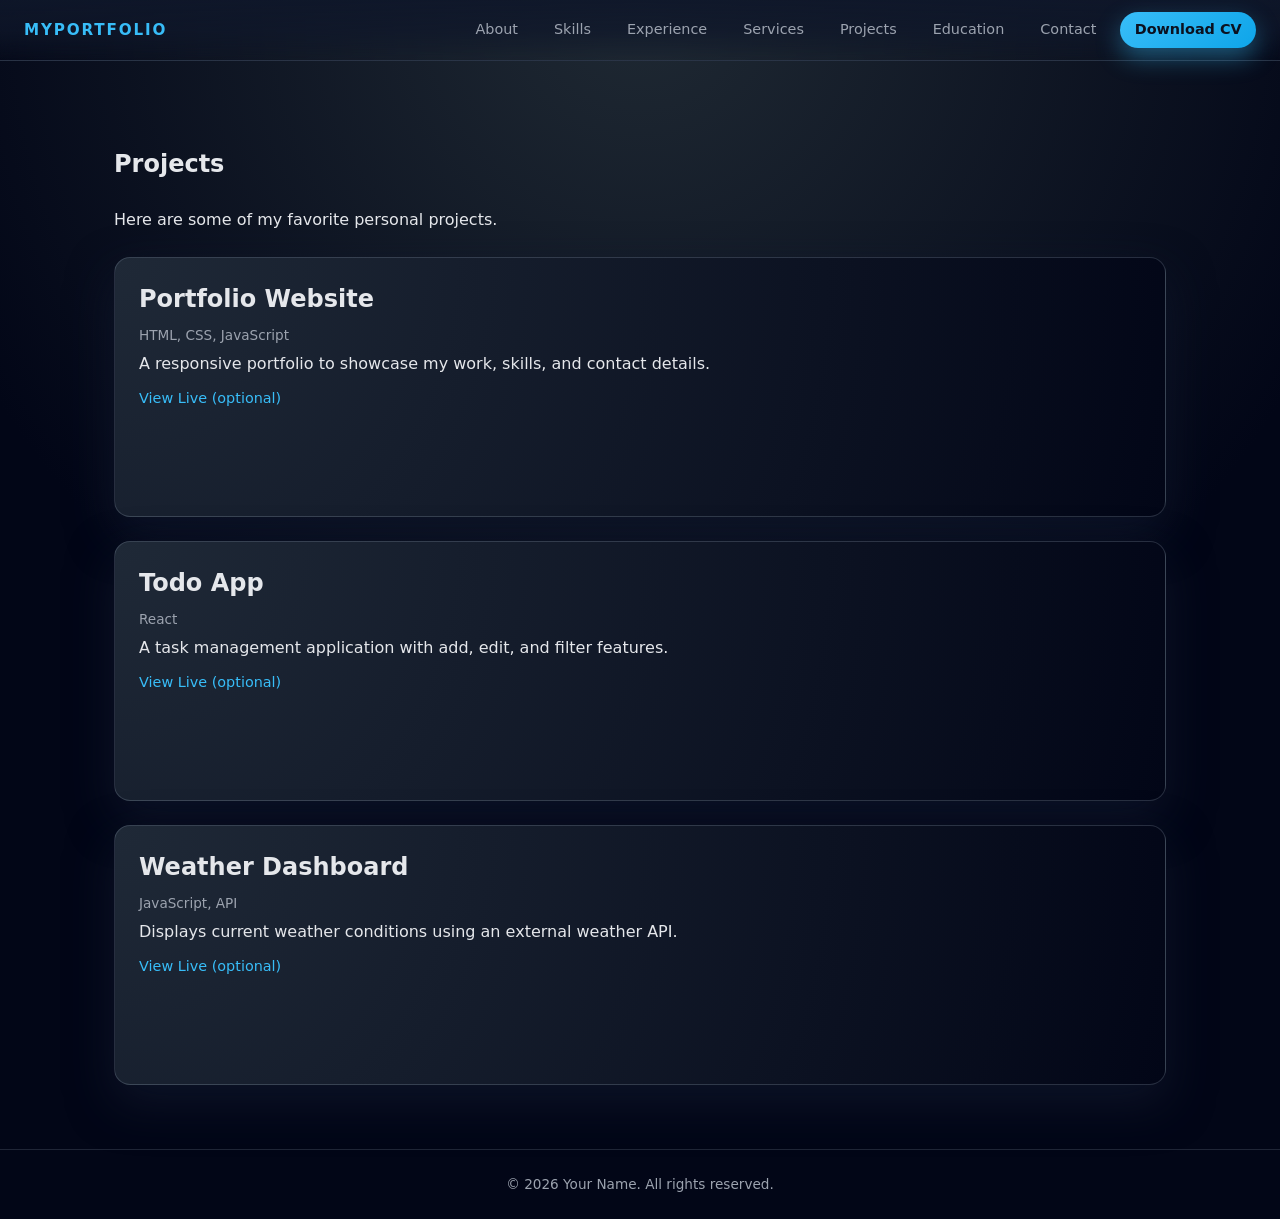
==== projects.html @ 9a698a41 "My first git" ====
<!DOCTYPE html>
<html lang="en">
<head>
  <meta charset="UTF-8" />
  <title>Projects - My Portfolio</title>
  <meta name="viewport" content="width=device-width, initial-scale=1" />
  <link rel="stylesheet" href="style.css" />
</head>
<body>
  <header class="navbar">
    <div class="nav-container">
      <div class="logo">MyPortfolio</div>
      <nav>
        <a href="index.html#about">About</a>
        <a href="index.html#skills">Skills</a>
        <a href="index.html#experience">Experience</a>
        <a href="index.html#services">Services</a>
        <a href="index.html#projects">Projects</a>
        <a href="index.html#education">Education</a>
        <a href="index.html#contact">Contact</a>
        <a href="assets/Latest_cv.pdf" download class="nav-cta">Download CV</a>
      </nav>
    </div>
  </header>

  <main>
    <section class="section">
      <div class="container">
        <h1>Projects</h1>
        <p>Here are some of my favorite personal projects.</p>

        <div class="vertical-list">
          <article class="card">
            <h2>Portfolio Website</h2>
            <p class="card-subtitle">HTML, CSS, JavaScript</p>
            <p>
              A responsive portfolio to showcase my work, skills, and contact
              details.
            </p>
            <a href="#" class="card-link">View Live (optional)</a>
          </article>

          <article class="card">
            <h2>Todo App</h2>
            <p class="card-subtitle">React</p>
            <p>
              A task management application with add, edit, and filter
              features.
            </p>
            <a href="#" class="card-link">View Live (optional)</a>
          </article>

          <article class="card">
            <h2>Weather Dashboard</h2>
            <p class="card-subtitle">JavaScript, API</p>
            <p>
              Displays current weather conditions using an external weather
              API.
            </p>
            <a href="#" class="card-link">View Live (optional)</a>
          </article>
        </div>
      </div>
    </section>
  </main>

  <footer class="footer">
    <div class="container">
      &copy; <span id="year"></span> Your Name. All rights reserved.
    </div>
  </footer>

  <script src="script.js"></script>
</body>
</html>
---- style.css ----
:root {
  --bg-color: #0f172a;
  --bg-elevated: #111827;
  --accent: #38bdf8;
  --accent-soft: rgba(56, 189, 248, 0.15);
  --text-main: #e5e7eb;
  --text-muted: #9ca3af;
  --border-subtle: #1f2937;
  --radius-lg: 16px;
  --shadow-soft: 0 18px 45px rgba(15, 23, 42, 0.8);
}

*,
*::before,
*::after {
  box-sizing: border-box;
}

body {
  margin: 0;
  font-family: system-ui, -apple-system, BlinkMacSystemFont, "Segoe UI",
    sans-serif;
  background: radial-gradient(circle at top, #1f2933, #020617 55%);
  color: var(--text-main);
  line-height: 1.6;
}

.container {
  max-width: 1100px;
  margin: 0 auto;
  padding: 0 1.5rem;
}

.section {
  padding: 4rem 0;
}

.section h2,
.section h1 {
  margin-bottom: 1.5rem;
}

.navbar {
  position: sticky;
  top: 0;
  z-index: 20;
  backdrop-filter: blur(12px);
  background: linear-gradient(
    to bottom,
    rgba(15, 23, 42, 0.92),
    rgba(15, 23, 42, 0.75),
    transparent
  );
  border-bottom: 1px solid rgba(148, 163, 184, 0.2);
}

.nav-container {
  display: flex;
  align-items: center;
  justify-content: space-between;
  padding: 0.75rem 1.5rem;
}

.logo {
  font-weight: 700;
  letter-spacing: 0.12em;
  font-size: 0.95rem;
  text-transform: uppercase;
  color: var(--accent);
}

.navbar nav {
  display: flex;
  flex-wrap: wrap;
  gap: 0.75rem;
}

.navbar a {
  text-decoration: none;
  color: var(--text-muted);
  font-size: 0.9rem;
  padding: 0.35rem 0.75rem;
  border-radius: 999px;
  transition: all 0.2s ease;
}

.navbar a:hover {
  color: #f9fafb;
  background-color: rgba(148, 163, 184, 0.18);
}

.navbar .nav-cta {
  font-weight: 600;
  color: #0b1120;
  background: linear-gradient(135deg, #38bdf8, #0ea5e9);
  padding: 0.4rem 0.9rem;
  box-shadow: 0 10px 25px rgba(56, 189, 248, 0.4);
}

.navbar .nav-cta:hover {
  background: linear-gradient(135deg, #0ea5e9, #22c55e);
  color: #0b1120;
}

.about-container {
  display: grid;
  grid-template-columns: minmax(0, 0.85fr) minmax(0, 1.15fr);
  gap: 2.5rem;
  align-items: center;
}

.about-image img {
  width: 100%;
  max-width: 260px;
  border-radius: 999px;
  border: 3px solid rgba(56, 189, 248, 0.45);
  box-shadow: 0 22px 55px rgba(0, 0, 0, 0.85);
  display: block;
}

.about-content h1 {
  font-size: 2.2rem;
  margin-bottom: 0.75rem;
}

.about-content p {
  color: var(--text-muted);
}

.skills-grid {
  display: flex;
  flex-wrap: wrap;
  gap: 0.75rem;
}

.skill-pill {
  padding: 0.4rem 0.9rem;
  border-radius: 999px;
  background-color: var(--accent-soft);
  color: #e0f2fe;
  font-size: 0.85rem;
  border: 1px solid rgba(56, 189, 248, 0.5);
}

.skills-bars {
  margin-top: 1.5rem;
  display: flex;
  flex-direction: column;
  gap: 0.75rem;
}

.skill-item {
  display: flex;
  flex-direction: column;
  gap: 0.25rem;
}

.skill-label {
  display: flex;
  justify-content: space-between;
  font-size: 0.9rem;
}

.skill-level {
  width: 100%;
  height: 8px;
  border-radius: 999px;
  background-color: rgba(15, 23, 42, 0.9);
  border: 1px solid rgba(148, 163, 184, 0.45);
  overflow: hidden;
}

.skill-level-fill {
  height: 100%;
  border-radius: 999px;
  background: linear-gradient(90deg, #38bdf8, #0ea5e9);
}

.languages {
  margin-top: 2rem;
}

.languages h3 {
  margin: 0 0 0.75rem;
}

.languages-list {
  list-style: none;
  padding: 0;
  margin: 0;
  display: flex;
  flex-direction: column;
  gap: 0.4rem;
  font-size: 0.9rem;
}

.languages-list li {
  display: flex;
  justify-content: space-between;
  max-width: 260px;
}

.language-name {
  color: var(--text-main);
}

.language-level {
  color: var(--text-muted);
}

.soft-skills {
  margin-top: 2rem;
}

.soft-skills h3 {
  margin: 0 0 0.75rem;
}

.soft-skills-grid {
  display: flex;
  flex-wrap: wrap;
  gap: 0.6rem;
}

.soft-skill-pill {
  padding: 0.35rem 0.85rem;
  border-radius: 999px;
  font-size: 0.85rem;
  border: 1px dashed rgba(148, 163, 184, 0.7);
  color: var(--text-main);
  background-color: rgba(15, 23, 42, 0.8);
}

.cards-row {
  display: flex;
  flex-wrap: wrap;
  gap: 1.5rem;
  margin-top: 1.5rem;
}

.card {
  flex: 1 1 260px;
  border-radius: var(--radius-lg);
  background: radial-gradient(circle at top left, #1f2937, #020617);
  padding: 1.4rem 1.5rem;
  border: 1px solid rgba(148, 163, 184, 0.25);
  box-shadow: var(--shadow-soft);
}

.education-card {
  position: relative;
  overflow: hidden;
}
.education-card::before {
  content: "";
  position: absolute;
  inset: 0;
  border-radius: inherit;
  border-top: 2px solid rgba(56, 189, 248, 0.7);
  border-left: 2px solid rgba(56, 189, 248, 0.3);
  pointer-events: none;
}

.card h3,
.card h2 {
  margin: 0 0 0.4rem;
}

.card-subtitle {
  margin: 0 0 0.75rem;
  font-size: 0.85rem;
  color: var(--text-muted);
}

.card p {
  margin: 0 0 0.25rem;
}

.card-list {
  margin: 0.4rem 0 0;
  padding-left: 1.1rem;
  color: var(--text-muted);
  font-size: 0.9rem;
}

.card-link {
  display: inline-block;
  margin-top: 0.4rem;
  font-size: 0.9rem;
  color: var(--accent);
  text-decoration: none;
}

.card-link:hover {
  text-decoration: underline;
}

.vertical-list {
  display: flex;
  flex-direction: column;
  gap: 1.5rem;
  margin-top: 1.5rem;
}

.services-hero {
  max-width: 640px;
  margin: 0 auto 2.5rem;
  text-align: center;
}
.services-hero h1 {
  margin-bottom: 0.5rem;
}
.services-hero p {
  margin: 0;
  color: var(--text-muted);
}

.services-list {
  margin-top: 2rem;
}

.service-card {
  position: relative;
  overflow: hidden;
  border-color: rgba(56, 189, 248, 0.25);
}

.service-title {
  display: flex;
  align-items: center;
  justify-content: space-between;
  gap: 0.75rem;
  margin-bottom: 0.5rem;
}

.service-icon {
  width: 32px;
  height: 32px;
  object-fit: contain;
  flex-shrink: 0;
  filter: drop-shadow(0 4px 10px rgba(15, 23, 42, 0.9));
}

.service-card::before {
  content: "";
  position: absolute;
  inset: 0;
  border-radius: inherit;
  background: radial-gradient(circle at top left, rgba(56, 189, 248, 0.15), transparent);
  opacity: 0;
  transition: opacity 0.2s ease;
  pointer-events: none;
}
.service-card:hover::before {
  opacity: 1;
}
.service-card h2 {
  font-size: 1.1rem;
}

@media (min-width: 900px) {
  .services-list {
    display: grid;
    grid-template-columns: repeat(2, minmax(0, 1fr));
    gap: 1.75rem;
  }

  .services-list .service-card {
    flex: initial;
  }
}

.btn-outline,
.btn-primary {
  display: inline-flex;
  align-items: center;
  justify-content: center;
  padding: 0.55rem 1.4rem;
  border-radius: 999px;
  font-size: 0.9rem;
  cursor: pointer;
  text-decoration: none;
  transition: all 0.2s ease;
}

.btn-outline {
  border: 1px solid rgba(148, 163, 184, 0.55);
  background: transparent;
  color: var(--text-main);
}

.btn-outline:hover {
  background-color: rgba(148, 163, 184, 0.18);
}

.btn-primary {
  border: none;
  background: linear-gradient(135deg, #38bdf8, #0ea5e9);
  color: #0b1120;
  font-weight: 600;
  box-shadow: 0 12px 35px rgba(56, 189, 248, 0.45);
}

.btn-primary:hover {
  transform: translateY(-1px);
  box-shadow: 0 18px 45px rgba(56, 189, 248, 0.6);
}

.see-more-wrapper {
  margin-top: 1.5rem;
}

.contact-form {
  margin-top: 1.5rem;
  max-width: 520px;
}

.form-group {
  margin-bottom: 1rem;
}

label {
  display: block;
  margin-bottom: 0.35rem;
  font-size: 0.9rem;
}

input,
textarea {
  width: 100%;
  padding: 0.6rem 0.75rem;
  border-radius: 10px;
  border: 1px solid rgba(148, 163, 184, 0.4);
  background-color: rgba(15, 23, 42, 0.9);
  color: var(--text-main);
  font: inherit;
}

input:focus,
textarea:focus {
  outline: none;
  border-color: var(--accent);
  box-shadow: 0 0 0 1px rgba(56, 189, 248, 0.5);
}

.contact-note {
  margin-top: 0.7rem;
  font-size: 0.85rem;
  color: var(--text-muted);
}

.footer {
  border-top: 1px solid rgba(148, 163, 184, 0.2);
  padding: 1.5rem 0;
  color: var(--text-muted);
  font-size: 0.85rem;
  text-align: center;
}

/* Experience card – clickable */
.experience-card {
  cursor: pointer;
  transition: border-color 0.2s ease, box-shadow 0.2s ease;
}
.experience-card:hover {
  border-color: rgba(56, 189, 248, 0.5);
  box-shadow: 0 20px 50px rgba(15, 23, 42, 0.9);
}
.experience-card:focus {
  outline: none;
  border-color: var(--accent);
  box-shadow: 0 0 0 2px rgba(56, 189, 248, 0.3);
}
.card-cta {
  margin-top: 0.75rem;
  margin-bottom: 0;
  font-size: 0.85rem;
  color: var(--accent);
}

/* Experience detail modal */
.experience-modal-overlay {
  position: fixed;
  inset: 0;
  z-index: 100;
  background: rgba(2, 6, 23, 0.85);
  backdrop-filter: blur(6px);
  display: none;
  align-items: center;
  justify-content: center;
  padding: 1.5rem;
}
.experience-modal-overlay.is-open {
  display: flex;
}
.experience-modal {
  width: 75%;
  max-width: 720px;
  max-height: 85vh;
  overflow-y: auto;
  background: radial-gradient(circle at top left, #1f2937, #0f172a);
  border: 1px solid rgba(148, 163, 184, 0.3);
  border-radius: var(--radius-lg);
  box-shadow: 0 24px 60px rgba(0, 0, 0, 0.9);
  position: relative;
}
.experience-modal-close {
  position: absolute;
  top: 1rem;
  right: 1rem;
  width: 2.25rem;
  height: 2.25rem;
  border: none;
  border-radius: 50%;
  background: rgba(148, 163, 184, 0.2);
  color: var(--text-main);
  font-size: 1.5rem;
  line-height: 1;
  cursor: pointer;
  display: flex;
  align-items: center;
  justify-content: center;
  transition: background 0.2s ease;
}
.experience-modal-close:hover {
  background: rgba(148, 163, 184, 0.35);
}
.experience-modal-inner {
  padding: 2rem 2.5rem 2rem;
}
.experience-modal-inner h2 {
  margin: 0 0 0.35rem;
  font-size: 1.5rem;
}
.experience-modal-meta {
  margin: 0 0 1.5rem;
  font-size: 0.9rem;
  color: var(--text-muted);
}
.experience-modal-inner h3 {
  margin: 1.5rem 0 0.5rem;
  font-size: 1.1rem;
}
.experience-modal-inner p {
  margin: 0 0 0.75rem;
  color: var(--text-muted);
  font-size: 0.95rem;
}

/* Subtle scrollbar styling for modal */
.experience-modal {
  scrollbar-width: thin;
  scrollbar-color: rgba(148, 163, 184, 0.6) transparent;
}
.experience-modal::-webkit-scrollbar {
  width: 6px;
}
.experience-modal::-webkit-scrollbar-track {
  background: transparent;
}
.experience-modal::-webkit-scrollbar-thumb {
  background: rgba(148, 163, 184, 0.6);
  border-radius: 999px;
}

.experience-tools {
  margin-top: 0.75rem;
  display: flex;
  flex-wrap: wrap;
  gap: 0.5rem;
}

.tool-pill {
  padding: 0.3rem 0.8rem;
  border-radius: 999px;
  border: 1px solid rgba(56, 189, 248, 0.5);
  background-color: rgba(15, 23, 42, 0.9);
  font-size: 0.8rem;
  color: #e0f2fe;
}

/* Tablet and down */
@media (max-width: 768px) {
  .section {
    padding: 3rem 0;
  }

  .about-container {
    grid-template-columns: minmax(0, 1fr);
    text-align: center;
  }

  .about-image {
    display: flex;
    justify-content: center;
  }

  .about-content h1 {
    font-size: 1.8rem;
  }

  .nav-container {
    flex-direction: column;
    gap: 0.5rem;
    align-items: flex-start;
  }

  .navbar nav {
    justify-content: flex-start;
    flex-wrap: wrap;
  }

  .cards-row {
    flex-direction: column;
  }

  .card {
    flex: 1 1 100%;
  }

  .languages-list li {
    max-width: 100%;
  }

  .experience-modal {
    width: 95%;
  }
  .experience-modal-inner {
    padding: 1.75rem 1.5rem;
  }
}

/* Small phones */
@media (max-width: 480px) {
  .container {
    padding: 0 1rem;
  }

  .nav-container {
    padding: 0.6rem 1rem;
  }

  .navbar a {
    font-size: 0.8rem;
    padding: 0.25rem 0.6rem;
  }

  .about-content h1 {
    font-size: 1.6rem;
  }

  .skills-grid,
  .soft-skills-grid {
    justify-content: center;
  }

  .soft-skill-pill,
  .skill-pill {
    font-size: 0.8rem;
  }

  .btn-outline,
  .btn-primary {
    width: 100%;
    justify-content: center;
  }
}
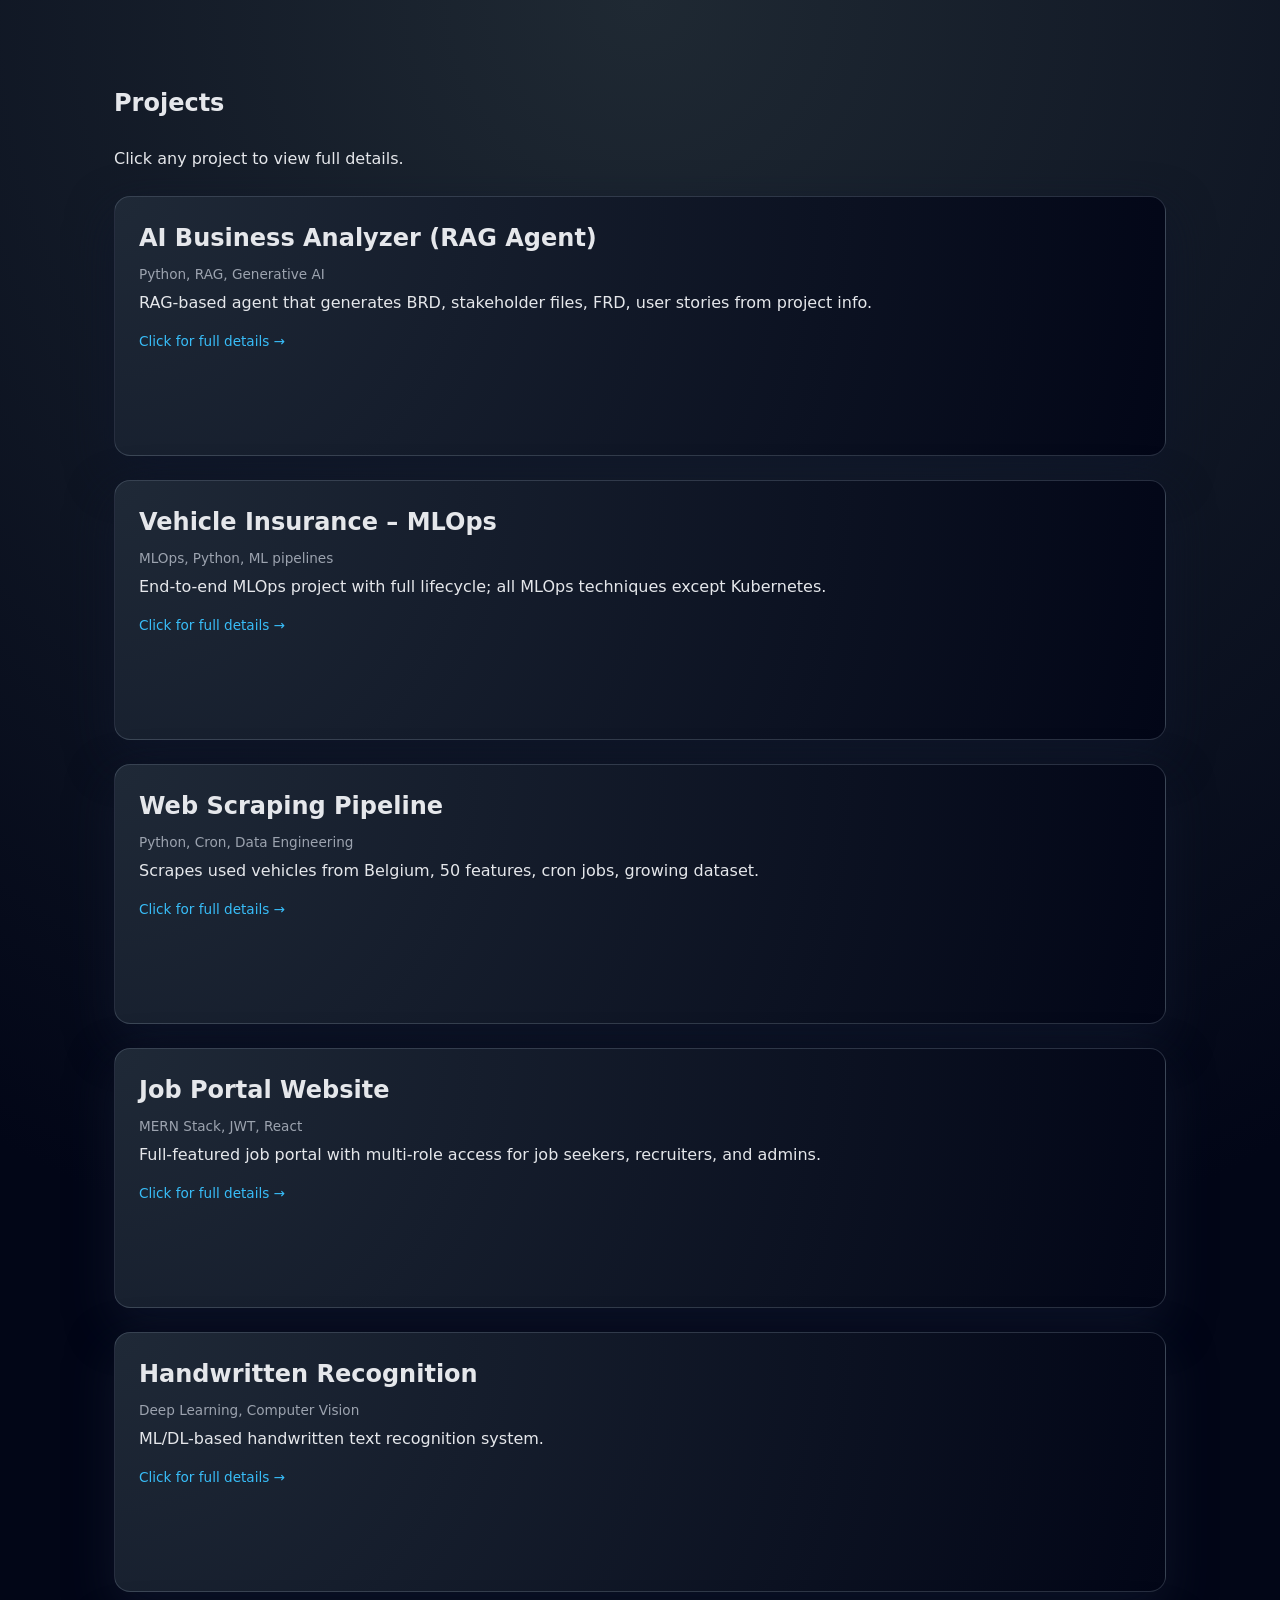
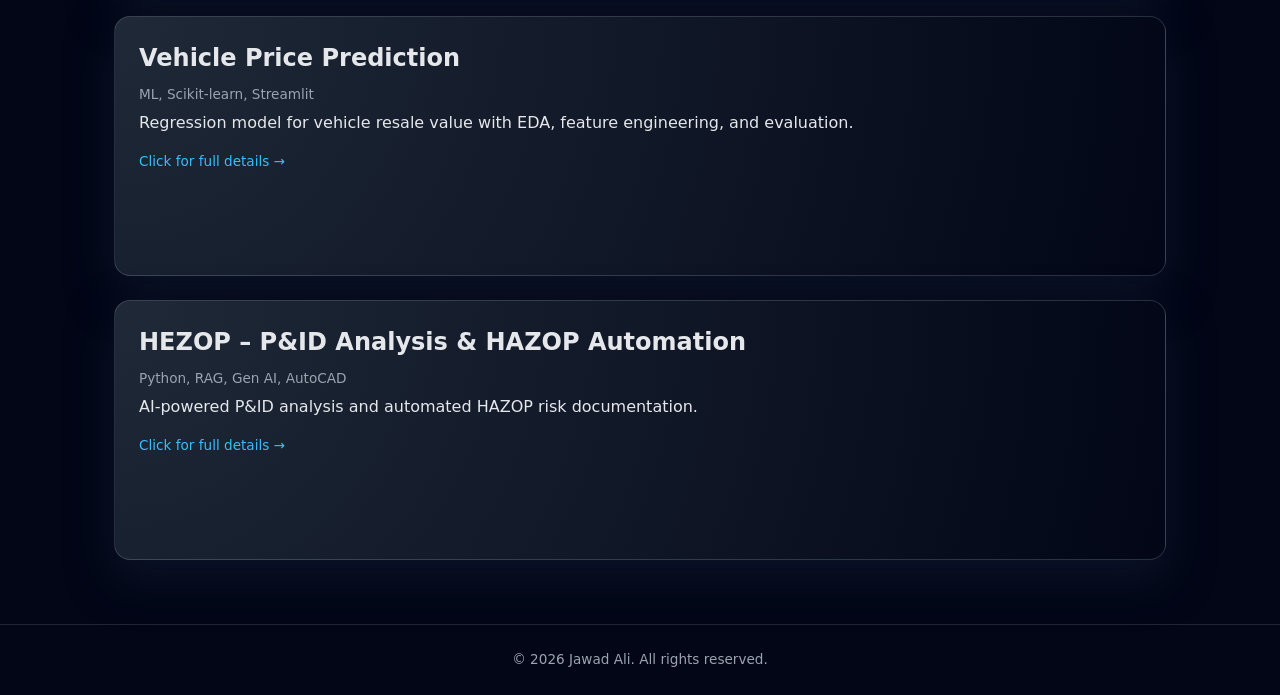
==== commit b5e42dcb: "Added all the project done so far" ====
--- a/projects.html
+++ b/projects.html
@@ -7,69 +7,98 @@
   <link rel="stylesheet" href="style.css" />
 </head>
 <body>
-  <header class="navbar">
+  <!-- <header class="navbar">
     <div class="nav-container">
-      <div class="logo">MyPortfolio</div>
+      <div class="logo"><a href="index.html" class="logo-link">MyPortfolio</a></div>
       <nav>
         <a href="index.html#about">About</a>
         <a href="index.html#skills">Skills</a>
         <a href="index.html#experience">Experience</a>
         <a href="index.html#services">Services</a>
         <a href="index.html#projects">Projects</a>
-        <a href="index.html#education">Education</a>
         <a href="index.html#contact">Contact</a>
         <a href="assets/Latest_cv.pdf" download class="nav-cta">Download CV</a>
       </nav>
     </div>
-  </header>
+  </header> -->
 
   <main>
     <section class="section">
       <div class="container">
         <h1>Projects</h1>
-        <p>Here are some of my favorite personal projects.</p>
+        <p>Click any project to view full details.</p>
 
-        <div class="vertical-list">
-          <article class="card">
-            <h2>Portfolio Website</h2>
-            <p class="card-subtitle">HTML, CSS, JavaScript</p>
-            <p>
-              A responsive portfolio to showcase my work, skills, and contact
-              details.
-            </p>
-            <a href="#" class="card-link">View Live (optional)</a>
+        <div class="vertical-list project-cards-list">
+          <article class="card project-card" data-project-id="analyzer" role="button" tabindex="0">
+            <h2>AI Business Analyzer (RAG Agent)</h2>
+            <p class="card-subtitle">Python, RAG, Generative AI</p>
+            <p>RAG-based agent that generates BRD, stakeholder files, FRD, user stories from project info.</p>
+            <span class="card-cta">Click for full details →</span>
           </article>
 
-          <article class="card">
-            <h2>Todo App</h2>
-            <p class="card-subtitle">React</p>
-            <p>
-              A task management application with add, edit, and filter
-              features.
-            </p>
-            <a href="#" class="card-link">View Live (optional)</a>
+          <article class="card project-card" data-project-id="vehicle-insurance" role="button" tabindex="0">
+            <h2>Vehicle Insurance – MLOps</h2>
+            <p class="card-subtitle">MLOps, Python, ML pipelines</p>
+            <p>End-to-end MLOps project with full lifecycle; all MLOps techniques except Kubernetes.</p>
+            <span class="card-cta">Click for full details →</span>
           </article>
 
-          <article class="card">
-            <h2>Weather Dashboard</h2>
-            <p class="card-subtitle">JavaScript, API</p>
-            <p>
-              Displays current weather conditions using an external weather
-              API.
-            </p>
-            <a href="#" class="card-link">View Live (optional)</a>
+          <article class="card project-card" data-project-id="web-scraping" role="button" tabindex="0">
+            <h2>Web Scraping Pipeline</h2>
+            <p class="card-subtitle">Python, Cron, Data Engineering</p>
+            <p>Scrapes used vehicles from Belgium, 50 features, cron jobs, growing dataset.</p>
+            <span class="card-cta">Click for full details →</span>
+          </article>
+
+          <article class="card project-card" data-project-id="job-portal" role="button" tabindex="0">
+            <h2>Job Portal Website</h2>
+            <p class="card-subtitle">MERN Stack, JWT, React</p>
+            <p>Full-featured job portal with multi-role access for job seekers, recruiters, and admins.</p>
+            <span class="card-cta">Click for full details →</span>
+          </article>
+
+          <article class="card project-card" data-project-id="handwritten" role="button" tabindex="0">
+            <h2>Handwritten Recognition</h2>
+            <p class="card-subtitle">Deep Learning, Computer Vision</p>
+            <p>ML/DL-based handwritten text recognition system.</p>
+            <span class="card-cta">Click for full details →</span>
+          </article>
+
+          <article class="card project-card" data-project-id="vehicle-price" role="button" tabindex="0">
+            <h2>Vehicle Price Prediction</h2>
+            <p class="card-subtitle">ML, Scikit-learn, Streamlit</p>
+            <p>Regression model for vehicle resale value with EDA, feature engineering, and evaluation.</p>
+            <span class="card-cta">Click for full details →</span>
+          </article>
+
+          <article class="card project-card" data-project-id="hezop" role="button" tabindex="0">
+            <h2>HEZOP – P&ID Analysis & HAZOP Automation</h2>
+            <p class="card-subtitle">Python, RAG, Gen AI, AutoCAD</p>
+            <p>AI-powered P&ID analysis and automated HAZOP risk documentation.</p>
+            <span class="card-cta">Click for full details →</span>
           </article>
         </div>
       </div>
     </section>
   </main>
 
+  <!-- Project detail modal -->
+  <div class="project-modal-overlay" id="project-modal-overlay" aria-hidden="true">
+    <div class="project-modal" id="project-modal" role="dialog" aria-labelledby="project-modal-title">
+      <button type="button" class="project-modal-close" id="project-modal-close" aria-label="Close">×</button>
+      <div class="project-modal-inner" id="project-modal-inner">
+        <!-- Content injected by JS -->
+      </div>
+    </div>
+  </div>
+
   <footer class="footer">
     <div class="container">
-      &copy; <span id="year"></span> Your Name. All rights reserved.
+      &copy; <span id="year"></span> Jawad Ali. All rights reserved.
     </div>
   </footer>
 
   <script src="script.js"></script>
+  <script src="projects.js"></script>
 </body>
 </html>
--- a/style.css
+++ b/style.css
@@ -69,6 +69,15 @@
   color: var(--accent);
 }
 
+.logo-link {
+  color: inherit;
+  text-decoration: none;
+}
+
+.logo-link:hover {
+  color: var(--accent);
+}
+
 .navbar nav {
   display: flex;
   flex-wrap: wrap;
@@ -160,6 +169,8 @@
   justify-content: space-between;
   font-size: 0.9rem;
 }
+
+
 
 .skill-level {
   width: 100%;
@@ -579,6 +590,126 @@
   color: #e0f2fe;
 }
 
+/* Project cards (projects page) – clickable */
+.project-card {
+  cursor: pointer;
+  transition: border-color 0.2s ease, box-shadow 0.2s ease;
+}
+.project-card:hover {
+  border-color: rgba(56, 189, 248, 0.5);
+  box-shadow: 0 20px 50px rgba(15, 23, 42, 0.9);
+}
+.project-card:focus {
+  outline: none;
+  border-color: var(--accent);
+  box-shadow: 0 0 0 2px rgba(56, 189, 248, 0.3);
+}
+.project-cards-list .card-cta {
+  display: inline-block;
+  margin-top: 0.75rem;
+  margin-bottom: 0;
+  font-size: 0.85rem;
+  color: var(--accent);
+}
+
+/* Project detail modal */
+.project-modal-overlay {
+  position: fixed;
+  inset: 0;
+  z-index: 100;
+  background: rgba(2, 6, 23, 0.85);
+  backdrop-filter: blur(6px);
+  display: none;
+  align-items: center;
+  justify-content: center;
+  padding: 1.5rem;
+}
+.project-modal-overlay.is-open {
+  display: flex;
+}
+.project-modal {
+  width: 75%;
+  max-width: 720px;
+  max-height: 85vh;
+  overflow-y: auto;
+  background: radial-gradient(circle at top left, #1f2937, #0f172a);
+  border: 1px solid rgba(148, 163, 184, 0.3);
+  border-radius: var(--radius-lg);
+  box-shadow: 0 24px 60px rgba(0, 0, 0, 0.9);
+  position: relative;
+}
+.project-modal-close {
+  position: absolute;
+  top: 1rem;
+  right: 1rem;
+  width: 2.25rem;
+  height: 2.25rem;
+  border: none;
+  border-radius: 50%;
+  background: rgba(148, 163, 184, 0.2);
+  color: var(--text-main);
+  font-size: 1.5rem;
+  line-height: 1;
+  cursor: pointer;
+  display: flex;
+  align-items: center;
+  justify-content: center;
+  transition: background 0.2s ease;
+}
+.project-modal-close:hover {
+  background: rgba(148, 163, 184, 0.35);
+}
+.project-modal-inner {
+  padding: 2rem 2.5rem 2rem;
+}
+.project-modal-inner h2 {
+  margin: 0 0 0.35rem;
+  font-size: 1.5rem;
+}
+.project-modal-meta {
+  margin: 0 0 1.25rem;
+  font-size: 0.9rem;
+  color: var(--text-muted);
+}
+.project-modal-body {
+  color: var(--text-muted);
+  font-size: 0.95rem;
+}
+.project-modal-lead {
+  margin: 0 0 1.25rem;
+  color: var(--text-main);
+  line-height: 1.6;
+}
+.project-modal-body h3 {
+  margin: 1.25rem 0 0.5rem;
+  font-size: 1.1rem;
+  color: var(--text-main);
+}
+.project-modal-body p,
+.project-modal-body ul {
+  margin: 0 0 0.75rem;
+}
+.project-modal-body ul {
+  padding-left: 1.25rem;
+}
+.project-modal-body li {
+  margin-bottom: 0.35rem;
+}
+.project-modal {
+  scrollbar-width: thin;
+  scrollbar-color: rgba(148, 163, 184, 0.6) transparent;
+}
+.project-modal::-webkit-scrollbar {
+  width: 6px;
+}
+.project-modal::-webkit-scrollbar-track {
+  background: transparent;
+}
+.project-modal::-webkit-scrollbar-thumb {
+  background: rgba(148, 163, 184, 0.6);
+  border-radius: 999px;
+}
+
 /* Tablet and down */
 @media (max-width: 768px) {
   .section {
@@ -622,10 +753,12 @@
     max-width: 100%;
   }
 
-  .experience-modal {
+  .experience-modal,
+  .project-modal {
     width: 95%;
   }
-  .experience-modal-inner {
+  .experience-modal-inner,
+  .project-modal-inner {
     padding: 1.75rem 1.5rem;
   }
 }
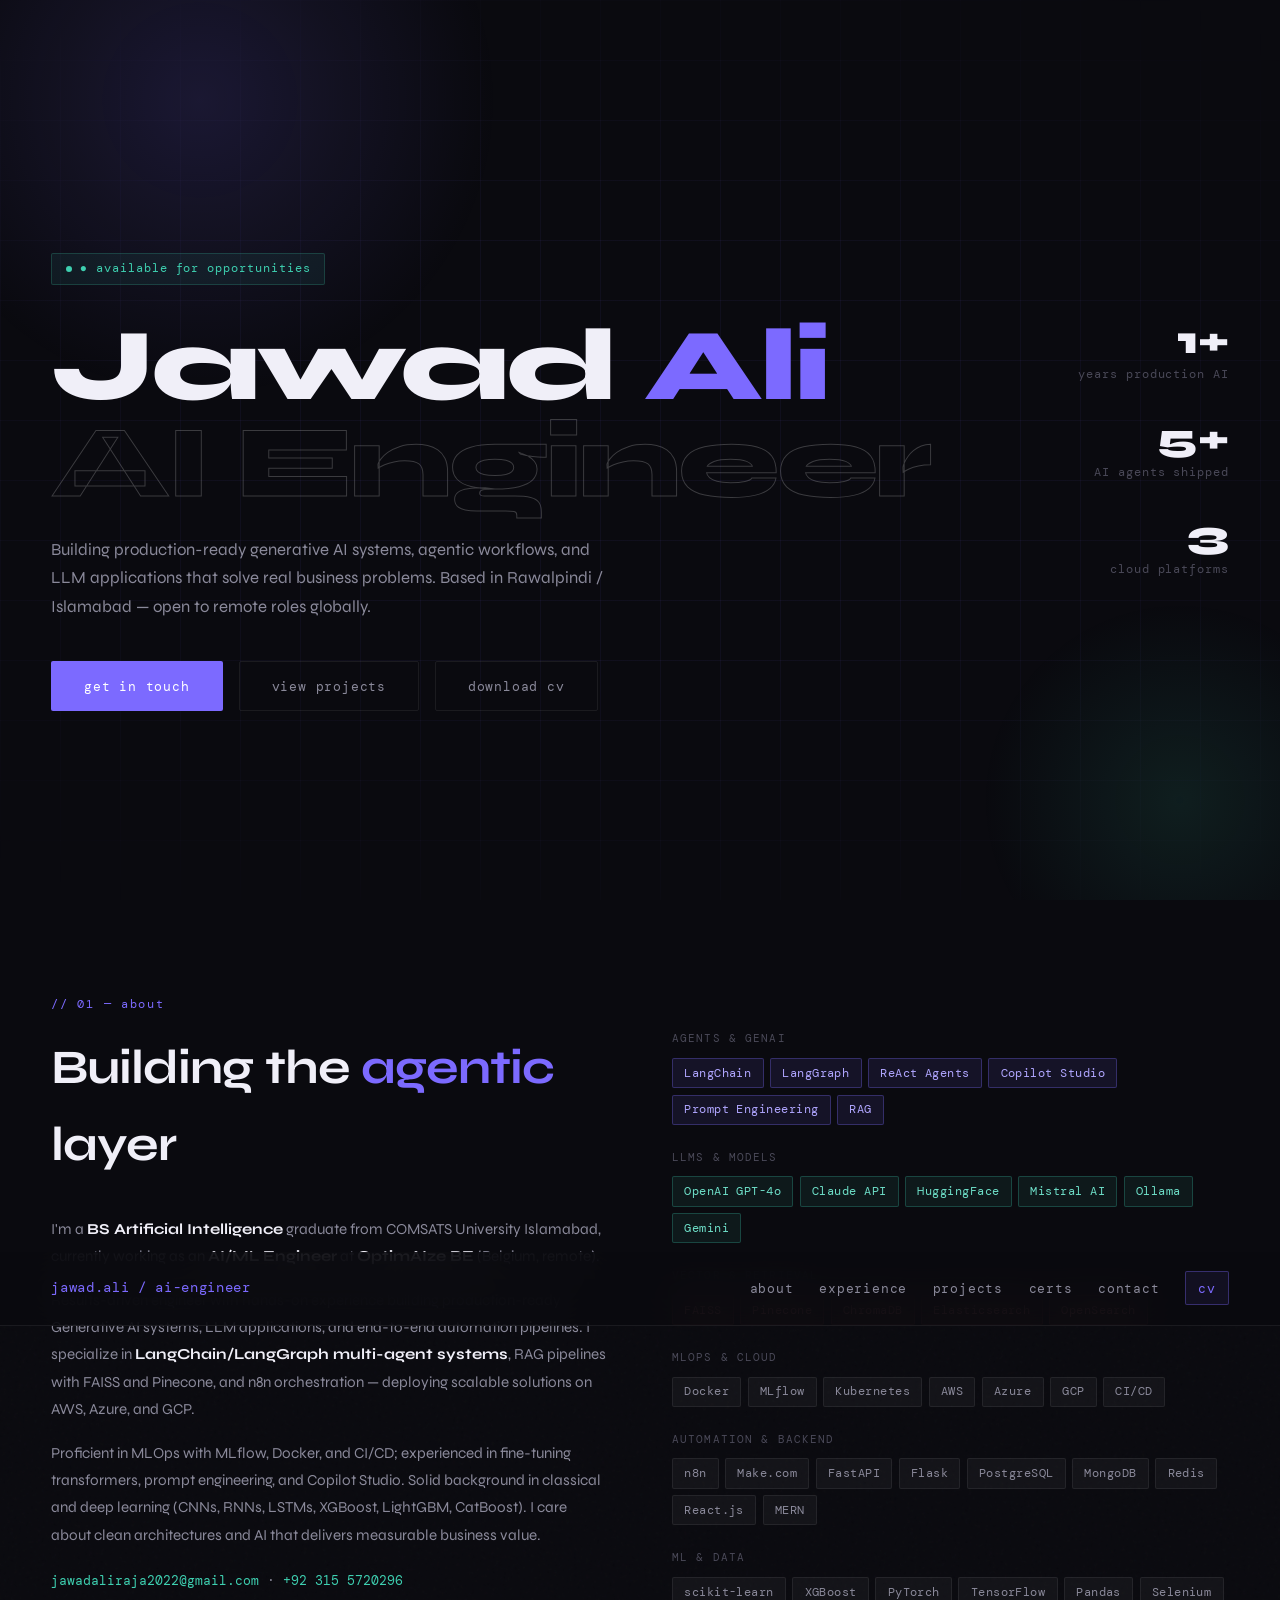
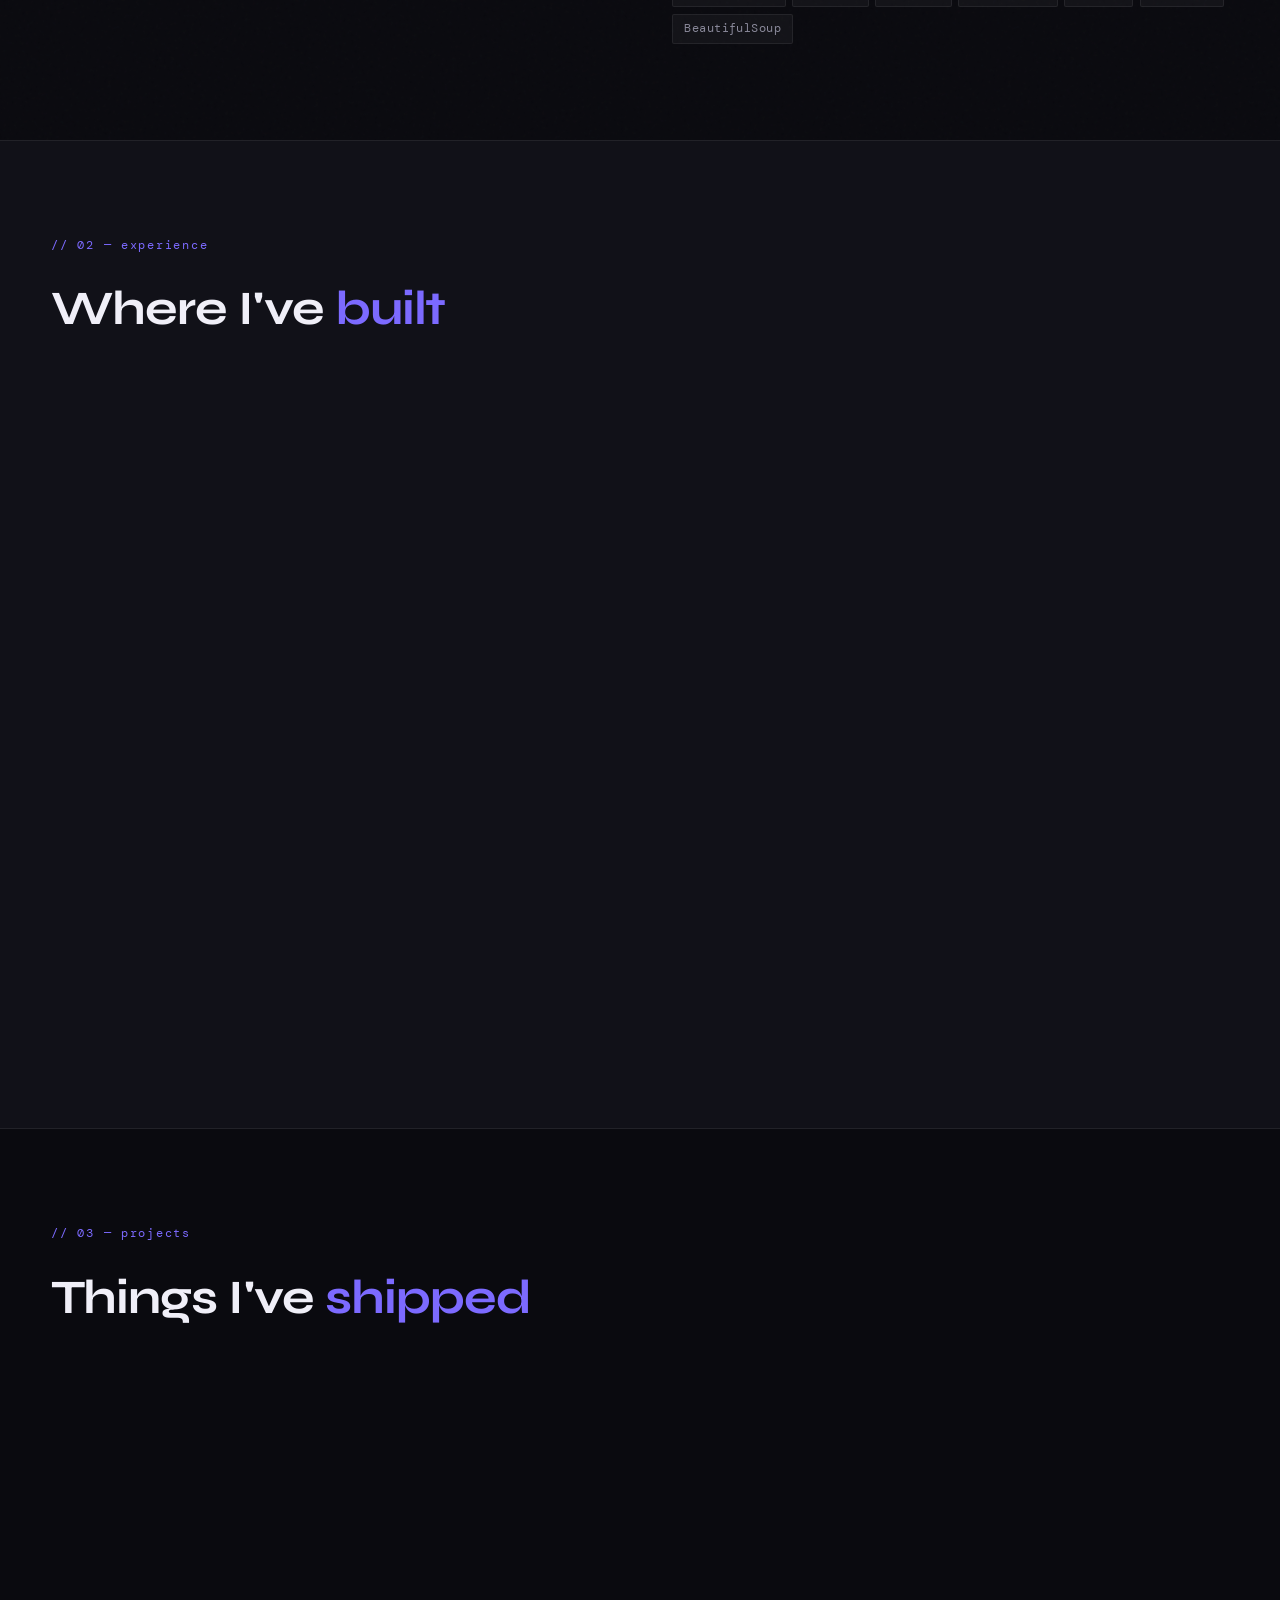
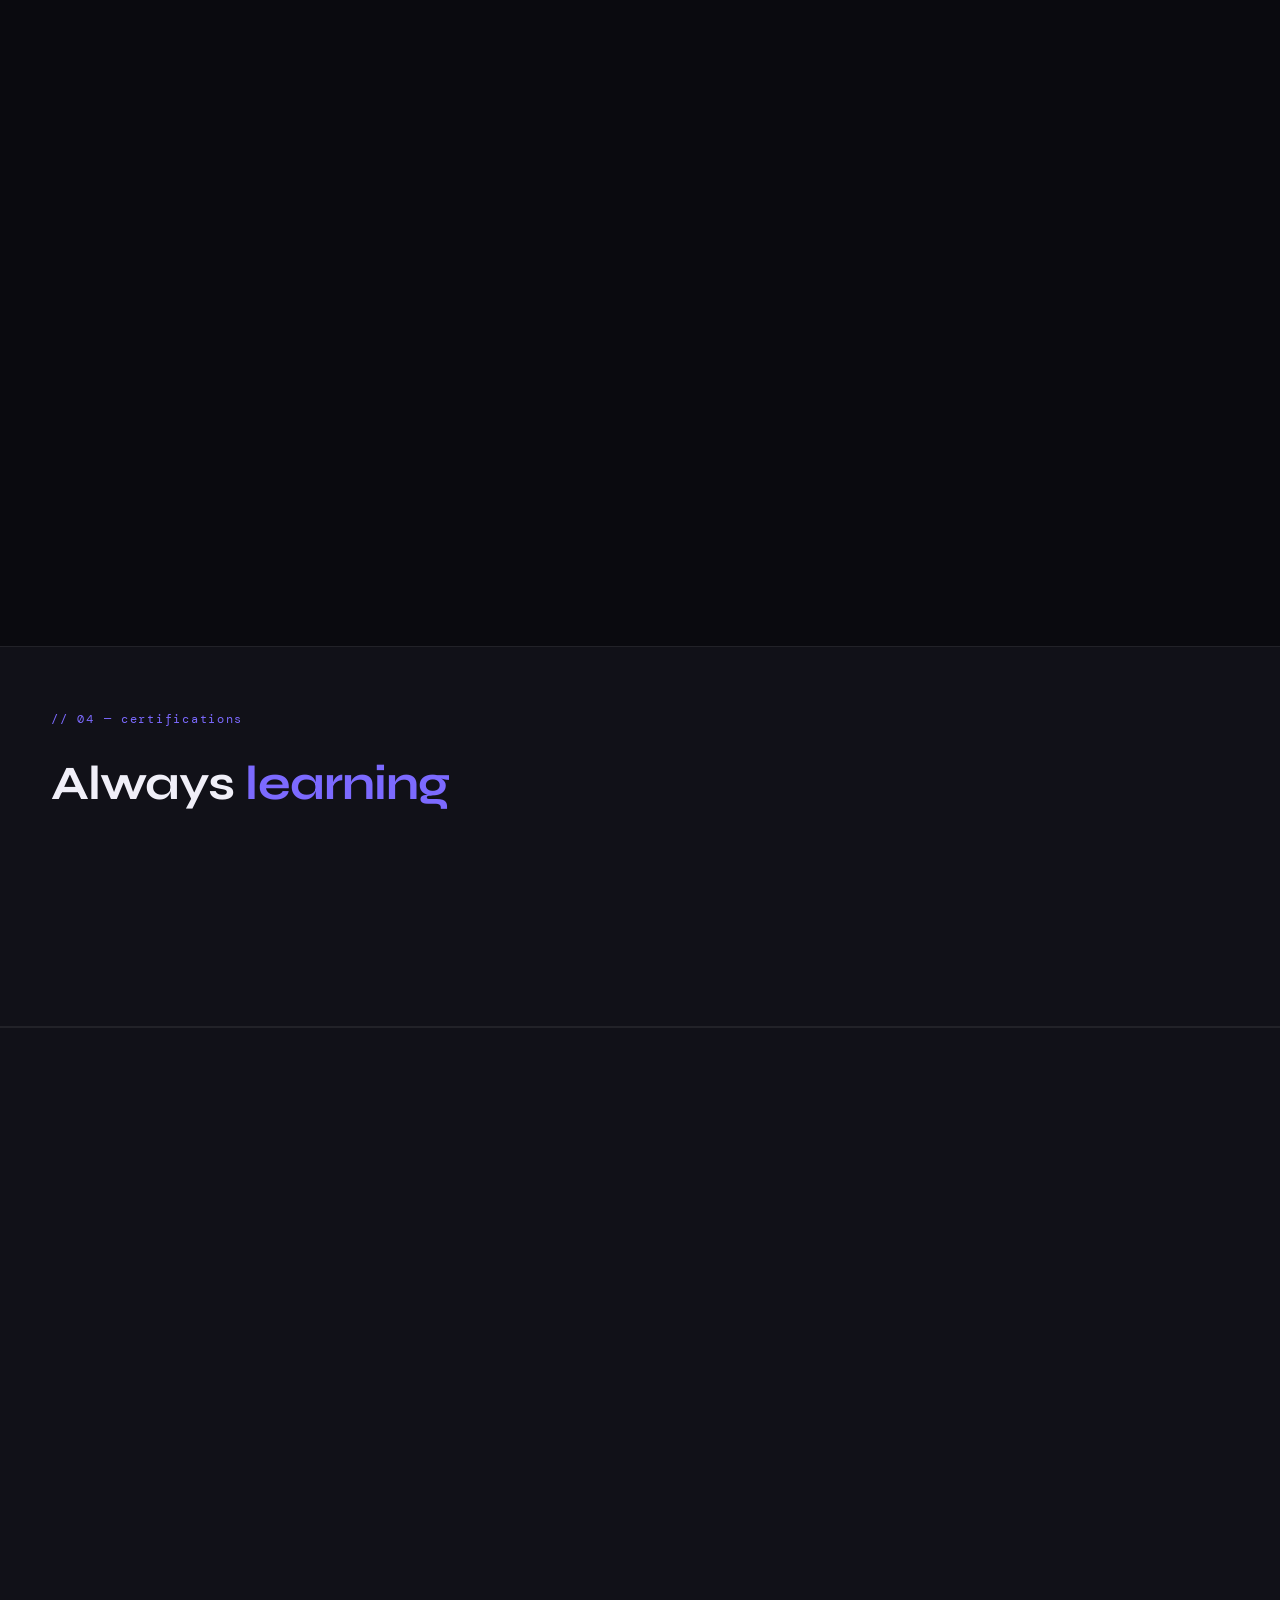
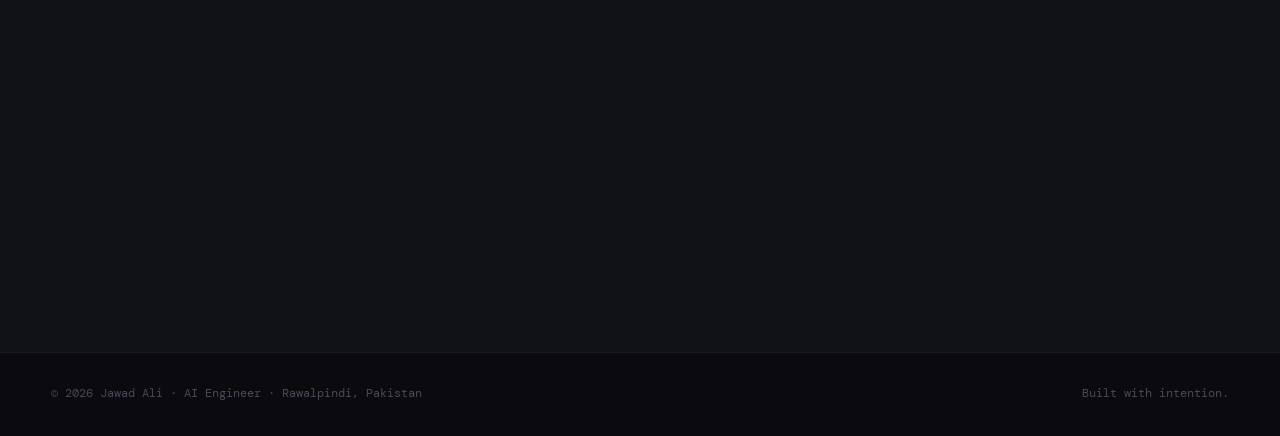
==== commit c6a49913: "added new projects and updated portfolio" ====
--- a/projects.html
+++ b/projects.html
@@ -2,103 +2,15 @@
 <html lang="en">
 <head>
   <meta charset="UTF-8" />
-  <title>Projects - My Portfolio</title>
-  <meta name="viewport" content="width=device-width, initial-scale=1" />
+  <meta http-equiv="refresh" content="0; url=index.html#projects" />
+  <title>Projects - Jawad Ali</title>
   <link rel="stylesheet" href="style.css" />
 </head>
 <body>
-  <!-- <header class="navbar">
-    <div class="nav-container">
-      <div class="logo"><a href="index.html" class="logo-link">MyPortfolio</a></div>
-      <nav>
-        <a href="index.html#about">About</a>
-        <a href="index.html#skills">Skills</a>
-        <a href="index.html#experience">Experience</a>
-        <a href="index.html#services">Services</a>
-        <a href="index.html#projects">Projects</a>
-        <a href="index.html#contact">Contact</a>
-        <a href="assets/Latest_cv.pdf" download class="nav-cta">Download CV</a>
-      </nav>
+  <main class="section">
+    <div class="container">
+      <p>Redirecting to <a href="index.html#projects">projects on home page</a>…</p>
     </div>
-  </header> -->
-
-  <main>
-    <section class="section">
-      <div class="container">
-        <h1>Projects</h1>
-        <p>Click any project to view full details.</p>
-
-        <div class="vertical-list project-cards-list">
-          <article class="card project-card" data-project-id="analyzer" role="button" tabindex="0">
-            <h2>AI Business Analyzer (RAG Agent)</h2>
-            <p class="card-subtitle">Python, RAG, Generative AI</p>
-            <p>RAG-based agent that generates BRD, stakeholder files, FRD, user stories from project info.</p>
-            <span class="card-cta">Click for full details →</span>
-          </article>
-
-          <article class="card project-card" data-project-id="vehicle-insurance" role="button" tabindex="0">
-            <h2>Vehicle Insurance – MLOps</h2>
-            <p class="card-subtitle">MLOps, Python, ML pipelines</p>
-            <p>End-to-end MLOps project with full lifecycle; all MLOps techniques except Kubernetes.</p>
-            <span class="card-cta">Click for full details →</span>
-          </article>
-
-          <article class="card project-card" data-project-id="web-scraping" role="button" tabindex="0">
-            <h2>Web Scraping Pipeline</h2>
-            <p class="card-subtitle">Python, Cron, Data Engineering</p>
-            <p>Scrapes used vehicles from Belgium, 50 features, cron jobs, growing dataset.</p>
-            <span class="card-cta">Click for full details →</span>
-          </article>
-
-          <article class="card project-card" data-project-id="job-portal" role="button" tabindex="0">
-            <h2>Job Portal Website</h2>
-            <p class="card-subtitle">MERN Stack, JWT, React</p>
-            <p>Full-featured job portal with multi-role access for job seekers, recruiters, and admins.</p>
-            <span class="card-cta">Click for full details →</span>
-          </article>
-
-          <article class="card project-card" data-project-id="handwritten" role="button" tabindex="0">
-            <h2>Handwritten Recognition</h2>
-            <p class="card-subtitle">Deep Learning, Computer Vision</p>
-            <p>ML/DL-based handwritten text recognition system.</p>
-            <span class="card-cta">Click for full details →</span>
-          </article>
-
-          <article class="card project-card" data-project-id="vehicle-price" role="button" tabindex="0">
-            <h2>Vehicle Price Prediction</h2>
-            <p class="card-subtitle">ML, Scikit-learn, Streamlit</p>
-            <p>Regression model for vehicle resale value with EDA, feature engineering, and evaluation.</p>
-            <span class="card-cta">Click for full details →</span>
-          </article>
-
-          <article class="card project-card" data-project-id="hezop" role="button" tabindex="0">
-            <h2>HEZOP – P&ID Analysis & HAZOP Automation</h2>
-            <p class="card-subtitle">Python, RAG, Gen AI, AutoCAD</p>
-            <p>AI-powered P&ID analysis and automated HAZOP risk documentation.</p>
-            <span class="card-cta">Click for full details →</span>
-          </article>
-        </div>
-      </div>
-    </section>
   </main>
-
-  <!-- Project detail modal -->
-  <div class="project-modal-overlay" id="project-modal-overlay" aria-hidden="true">
-    <div class="project-modal" id="project-modal" role="dialog" aria-labelledby="project-modal-title">
-      <button type="button" class="project-modal-close" id="project-modal-close" aria-label="Close">×</button>
-      <div class="project-modal-inner" id="project-modal-inner">
-        <!-- Content injected by JS -->
-      </div>
-    </div>
-  </div>
-
-  <footer class="footer">
-    <div class="container">
-      &copy; <span id="year"></span> Jawad Ali. All rights reserved.
-    </div>
-  </footer>
-
-  <script src="script.js"></script>
-  <script src="projects.js"></script>
 </body>
 </html>
--- a/style.css
+++ b/style.css
@@ -1,800 +1,917 @@
 :root {
-  --bg-color: #0f172a;
-  --bg-elevated: #111827;
-  --accent: #38bdf8;
-  --accent-soft: rgba(56, 189, 248, 0.15);
-  --text-main: #e5e7eb;
-  --text-muted: #9ca3af;
-  --border-subtle: #1f2937;
-  --radius-lg: 16px;
-  --shadow-soft: 0 18px 45px rgba(15, 23, 42, 0.8);
+  --bg: #0a0a0f;
+  --surface: #111118;
+  --surface2: #18181f;
+  --border: rgba(255, 255, 255, 0.07);
+  --accent: #7c6aff;
+  --accent2: #3ecfb0;
+  --accent3: #ff6b6b;
+  --text: #f0eff8;
+  --muted: #8a899a;
+  --dim: #4a4958;
+  --mono: "DM Mono", monospace;
+  --display: "Syne", sans-serif;
 }
 
 *,
 *::before,
 *::after {
   box-sizing: border-box;
+  margin: 0;
+  padding: 0;
+}
+
+html {
+  scroll-behavior: smooth;
+  overflow-x: hidden;
 }
 
 body {
-  margin: 0;
-  font-family: system-ui, -apple-system, BlinkMacSystemFont, "Segoe UI",
-    sans-serif;
-  background: radial-gradient(circle at top, #1f2933, #020617 55%);
-  color: var(--text-main);
+  background: var(--bg);
+  color: var(--text);
+  font-family: var(--display);
   line-height: 1.6;
-}
-
-.container {
-  max-width: 1100px;
-  margin: 0 auto;
-  padding: 0 1.5rem;
-}
-
-.section {
-  padding: 4rem 0;
-}
-
-.section h2,
-.section h1 {
+  overflow-x: hidden;
+  min-width: 280px;
+}
+
+body::before {
+  content: "";
+  position: fixed;
+  inset: 0;
+  background-image: url("data:image/svg+xml,%3Csvg viewBox='0 0 256 256' xmlns='http://www.w3.org/2000/svg'%3E%3Cfilter id='noise'%3E%3CfeTurbulence type='fractalNoise' baseFrequency='0.9' numOctaves='4' stitchTiles='stitch'/%3E%3C/filter%3E%3Crect width='100%25' height='100%25' filter='url(%23noise)' opacity='0.04'/%3E%3C/svg%3E");
+  pointer-events: none;
+  z-index: 0;
+  opacity: 0.5;
+}
+
+main,
+.navbar,
+.footer {
+  position: relative;
+  z-index: 1;
+}
+
+.accent-text {
+  color: var(--accent);
+}
+
+/* ── Nav ── */
+.navbar {
+  position: fixed;
+  top: 0;
+  left: 0;
+  right: 0;
+  z-index: 100;
+  padding: 1.2rem clamp(1.5rem, 4vw, 4rem);
+  display: flex;
+  justify-content: space-between;
+  align-items: center;
+  border-bottom: 1px solid var(--border);
+  backdrop-filter: blur(20px);
+  background: rgba(10, 10, 15, 0.85);
+}
+
+.nav-logo {
+  font-family: var(--mono);
+  font-size: 0.85rem;
+  color: var(--accent);
+  letter-spacing: 0.05em;
+}
+
+.nav-links {
+  display: flex;
+  flex-wrap: wrap;
+  align-items: center;
+  gap: clamp(0.75rem, 2vw, 2rem);
+}
+
+.nav-links a {
+  text-decoration: none;
+  color: var(--muted);
+  font-size: 0.82rem;
+  font-family: var(--mono);
+  letter-spacing: 0.06em;
+  transition: color 0.2s;
+}
+
+.nav-links a:hover {
+  color: var(--text);
+}
+
+.nav-cta {
+  padding: 0.35rem 0.75rem !important;
+  border: 1px solid rgba(124, 106, 255, 0.35);
+  border-radius: 2px;
+  color: var(--accent) !important;
+  background: rgba(124, 106, 255, 0.08);
+}
+
+.nav-cta:hover {
+  background: rgba(124, 106, 255, 0.18) !important;
+  color: var(--text) !important;
+}
+
+/* ── Hero ── */
+.hero {
+  min-height: 100vh;
+  display: flex;
+  align-items: center;
+  padding: 8rem clamp(1.5rem, 4vw, 4rem) 4rem;
+  position: relative;
+  overflow: hidden;
+}
+
+.hero-grid {
+  position: absolute;
+  inset: 0;
+  background-image:
+    linear-gradient(rgba(124, 106, 255, 0.06) 1px, transparent 1px),
+    linear-gradient(90deg, rgba(124, 106, 255, 0.06) 1px, transparent 1px);
+  background-size: 60px 60px;
+  mask-image: radial-gradient(ellipse 80% 60% at 50% 50%, black 40%, transparent 100%);
+}
+
+.hero-glow {
+  position: absolute;
+  top: -200px;
+  left: -100px;
+  width: 600px;
+  height: 600px;
+  background: radial-gradient(circle, rgba(124, 106, 255, 0.15) 0%, transparent 70%);
+  pointer-events: none;
+}
+
+.hero-glow2 {
+  position: absolute;
+  bottom: -100px;
+  right: -100px;
+  width: 400px;
+  height: 400px;
+  background: radial-gradient(circle, rgba(62, 207, 176, 0.1) 0%, transparent 70%);
+  pointer-events: none;
+}
+
+.hero-content {
+  position: relative;
+  z-index: 1;
+  max-width: 900px;
+}
+
+.hero-badge {
+  display: inline-flex;
+  align-items: center;
+  gap: 0.5rem;
+  font-family: var(--mono);
+  font-size: 0.75rem;
+  color: var(--accent2);
+  background: rgba(62, 207, 176, 0.08);
+  border: 1px solid rgba(62, 207, 176, 0.2);
+  padding: 0.35rem 0.85rem;
+  border-radius: 2px;
+  margin-bottom: 2rem;
+  letter-spacing: 0.08em;
+}
+
+.hero-badge::before {
+  content: "";
+  width: 6px;
+  height: 6px;
+  border-radius: 50%;
+  background: var(--accent2);
+  animation: pulse 2s infinite;
+}
+
+@keyframes pulse {
+  0%, 100% { opacity: 1; }
+  50% { opacity: 0.4; }
+}
+
+.hero h1,
+.page-section h2 {
+  font-weight: 700;
+  letter-spacing: -0.02em;
+}
+
+.hero h1 {
+  font-size: clamp(3rem, 8vw, 7rem);
+  font-weight: 800;
+  line-height: 0.95;
+  letter-spacing: -0.03em;
   margin-bottom: 1.5rem;
 }
 
-.navbar {
-  position: sticky;
+.hero h1 .line1 {
+  display: block;
+  color: var(--text);
+}
+
+.hero h1 .line2 {
+  display: block;
+  color: transparent;
+  -webkit-text-stroke: 1px rgba(255, 255, 255, 0.2);
+}
+
+.hero-desc {
+  font-size: 1.05rem;
+  color: var(--muted);
+  max-width: 560px;
+  line-height: 1.7;
+  margin-bottom: 2.5rem;
+  font-weight: 400;
+}
+
+.hero-cta {
+  display: flex;
+  gap: 1rem;
+  flex-wrap: wrap;
+}
+
+.btn-primary {
+  display: inline-block;
+  padding: 0.85rem 2rem;
+  background: var(--accent);
+  color: white;
+  text-decoration: none;
+  font-family: var(--mono);
+  font-size: 0.82rem;
+  letter-spacing: 0.06em;
+  border-radius: 2px;
+  transition: all 0.2s;
+  border: 1px solid transparent;
+  cursor: pointer;
+}
+
+.btn-primary:hover {
+  background: transparent;
+  border-color: var(--accent);
+  color: var(--accent);
+}
+
+.btn-secondary {
+  display: inline-block;
+  padding: 0.85rem 2rem;
+  background: transparent;
+  color: var(--muted);
+  text-decoration: none;
+  font-family: var(--mono);
+  font-size: 0.82rem;
+  letter-spacing: 0.06em;
+  border: 1px solid var(--border);
+  border-radius: 2px;
+  transition: all 0.2s;
+}
+
+.btn-secondary:hover {
+  border-color: var(--muted);
+  color: var(--text);
+}
+
+.hero-stats {
+  position: absolute;
+  right: clamp(1.5rem, 4vw, 4rem);
+  top: 50%;
+  transform: translateY(-50%);
+  display: flex;
+  flex-direction: column;
+  gap: 2rem;
+  z-index: 1;
+}
+
+.stat {
+  text-align: right;
+}
+
+.stat-num {
+  font-size: clamp(1.75rem, 4vw, 2.5rem);
+  font-weight: 800;
+  color: var(--text);
+  line-height: 1;
+  display: block;
+}
+
+.stat-label {
+  font-family: var(--mono);
+  font-size: 0.72rem;
+  color: var(--dim);
+  letter-spacing: 0.08em;
+}
+
+/* ── Sections ── */
+.page-section {
+  padding: 6rem clamp(1.5rem, 4vw, 4rem);
+  position: relative;
+}
+
+.page-section--surface {
+  background: var(--surface);
+  border-top: 1px solid var(--border);
+  border-bottom: 1px solid var(--border);
+}
+
+.page-section--compact {
+  padding-top: 4rem;
+  padding-bottom: 4rem;
+}
+
+.section-tag {
+  font-family: var(--mono);
+  font-size: 0.72rem;
+  color: var(--accent);
+  letter-spacing: 0.15em;
+  margin-bottom: 1rem;
+  display: block;
+}
+
+.page-section h2 {
+  font-size: clamp(2rem, 4vw, 3rem);
+  margin-bottom: 2rem;
+}
+
+/* ── About ── */
+.about-grid {
+  display: grid;
+  grid-template-columns: 1fr 1fr;
+  gap: clamp(2rem, 5vw, 4rem);
+  align-items: start;
+}
+
+.about-text p {
+  color: var(--muted);
+  line-height: 1.8;
+  margin-bottom: 1rem;
+  font-size: 0.95rem;
+}
+
+.about-text p strong {
+  color: var(--text);
+}
+
+.about-contact-inline {
+  margin-top: 1.25rem !important;
+  font-family: var(--mono);
+  font-size: 0.82rem !important;
+}
+
+.about-contact-inline a {
+  color: var(--accent2);
+  text-decoration: none;
+}
+
+.about-contact-inline a:hover {
+  color: var(--text);
+}
+
+.skills-cluster {
+  display: flex;
+  flex-direction: column;
+  gap: 1.5rem;
+}
+
+.skill-group-label {
+  font-family: var(--mono);
+  font-size: 0.7rem;
+  color: var(--dim);
+  letter-spacing: 0.1em;
+  margin-bottom: 0.6rem;
+  text-transform: uppercase;
+}
+
+.tags {
+  display: flex;
+  flex-wrap: wrap;
+  gap: 0.4rem;
+}
+
+.tags--spaced {
+  margin-top: 1.25rem;
+}
+
+.tag {
+  font-family: var(--mono);
+  font-size: 0.73rem;
+  padding: 0.3rem 0.7rem;
+  border-radius: 2px;
+  letter-spacing: 0.04em;
+  border: 1px solid;
+}
+
+.tag.purple {
+  background: rgba(124, 106, 255, 0.1);
+  border-color: rgba(124, 106, 255, 0.3);
+  color: #b0a6ff;
+}
+
+.tag.teal {
+  background: rgba(62, 207, 176, 0.08);
+  border-color: rgba(62, 207, 176, 0.25);
+  color: #6edfc8;
+}
+
+.tag.coral {
+  background: rgba(255, 107, 107, 0.08);
+  border-color: rgba(255, 107, 107, 0.25);
+  color: #ff9090;
+}
+
+.tag.gray {
+  background: rgba(255, 255, 255, 0.04);
+  border-color: var(--border);
+  color: var(--muted);
+}
+
+/* ── Experience ── */
+.exp-item {
+  border-left: 1px solid var(--border);
+  padding-left: 2rem;
+  margin-bottom: 3rem;
+  position: relative;
+}
+
+.exp-item::before {
+  content: "";
+  position: absolute;
+  left: -5px;
   top: 0;
-  z-index: 20;
-  backdrop-filter: blur(12px);
-  background: linear-gradient(
-    to bottom,
-    rgba(15, 23, 42, 0.92),
-    rgba(15, 23, 42, 0.75),
-    transparent
-  );
-  border-bottom: 1px solid rgba(148, 163, 184, 0.2);
-}
-
-.nav-container {
-  display: flex;
-  align-items: center;
+  width: 9px;
+  height: 9px;
+  border-radius: 50%;
+  background: var(--accent);
+  border: 2px solid var(--bg);
+}
+
+.page-section--surface .exp-item::before {
+  border-color: var(--surface);
+}
+
+.exp-item--dim {
+  opacity: 0.75;
+}
+
+.exp-header {
+  display: flex;
   justify-content: space-between;
-  padding: 0.75rem 1.5rem;
-}
-
-.logo {
+  align-items: flex-start;
+  margin-bottom: 0.4rem;
+  flex-wrap: wrap;
+  gap: 0.5rem;
+}
+
+.exp-role {
+  font-size: 1.1rem;
   font-weight: 700;
-  letter-spacing: 0.12em;
-  font-size: 0.95rem;
-  text-transform: uppercase;
+  color: var(--text);
+}
+
+.exp-date {
+  font-family: var(--mono);
+  font-size: 0.75rem;
+  color: var(--accent2);
+  background: rgba(62, 207, 176, 0.08);
+  border: 1px solid rgba(62, 207, 176, 0.2);
+  padding: 0.25rem 0.6rem;
+  border-radius: 2px;
+  white-space: nowrap;
+}
+
+.exp-company {
+  color: var(--muted);
+  font-size: 0.9rem;
+  margin-bottom: 1rem;
+  font-family: var(--mono);
+}
+
+.exp-bullets {
+  list-style: none;
+  display: flex;
+  flex-direction: column;
+  gap: 0.6rem;
+  margin-bottom: 0;
+}
+
+.exp-bullets li {
+  font-size: 0.88rem;
+  color: var(--muted);
+  padding-left: 1.2rem;
+  position: relative;
+  line-height: 1.6;
+}
+
+.exp-bullets li::before {
+  content: "→";
+  position: absolute;
+  left: 0;
   color: var(--accent);
-}
-
-.logo-link {
-  color: inherit;
-  text-decoration: none;
-}
-
-.logo-link:hover {
-  color: var(--accent);
-}
-
-.navbar nav {
-  display: flex;
-  flex-wrap: wrap;
-  gap: 0.75rem;
-}
-
-.navbar a {
-  text-decoration: none;
-  color: var(--text-muted);
-  font-size: 0.9rem;
-  padding: 0.35rem 0.75rem;
-  border-radius: 999px;
-  transition: all 0.2s ease;
-}
-
-.navbar a:hover {
-  color: #f9fafb;
-  background-color: rgba(148, 163, 184, 0.18);
-}
-
-.navbar .nav-cta {
-  font-weight: 600;
-  color: #0b1120;
-  background: linear-gradient(135deg, #38bdf8, #0ea5e9);
-  padding: 0.4rem 0.9rem;
-  box-shadow: 0 10px 25px rgba(56, 189, 248, 0.4);
-}
-
-.navbar .nav-cta:hover {
-  background: linear-gradient(135deg, #0ea5e9, #22c55e);
-  color: #0b1120;
-}
-
-.about-container {
+  font-size: 0.75rem;
+}
+
+/* ── Projects ── */
+.projects-grid {
   display: grid;
-  grid-template-columns: minmax(0, 0.85fr) minmax(0, 1.15fr);
-  gap: 2.5rem;
-  align-items: center;
-}
-
-.about-image img {
-  width: 100%;
-  max-width: 260px;
-  border-radius: 999px;
-  border: 3px solid rgba(56, 189, 248, 0.45);
-  box-shadow: 0 22px 55px rgba(0, 0, 0, 0.85);
-  display: block;
-}
-
-.about-content h1 {
-  font-size: 2.2rem;
-  margin-bottom: 0.75rem;
-}
-
-.about-content p {
-  color: var(--text-muted);
-}
-
-.skills-grid {
-  display: flex;
-  flex-wrap: wrap;
-  gap: 0.75rem;
-}
-
-.skill-pill {
-  padding: 0.4rem 0.9rem;
-  border-radius: 999px;
-  background-color: var(--accent-soft);
-  color: #e0f2fe;
-  font-size: 0.85rem;
-  border: 1px solid rgba(56, 189, 248, 0.5);
-}
-
-.skills-bars {
-  margin-top: 1.5rem;
-  display: flex;
-  flex-direction: column;
-  gap: 0.75rem;
-}
-
-.skill-item {
-  display: flex;
-  flex-direction: column;
-  gap: 0.25rem;
-}
-
-.skill-label {
-  display: flex;
-  justify-content: space-between;
-  font-size: 0.9rem;
-}
-
-
-
-.skill-level {
-  width: 100%;
-  height: 8px;
-  border-radius: 999px;
-  background-color: rgba(15, 23, 42, 0.9);
-  border: 1px solid rgba(148, 163, 184, 0.45);
+  grid-template-columns: repeat(auto-fit, minmax(min(100%, 300px), 1fr));
+  gap: 1.5rem;
+}
+
+.project-card {
+  background: var(--surface);
+  border: 1px solid var(--border);
+  border-radius: 4px;
+  padding: 1.8rem;
+  position: relative;
   overflow: hidden;
-}
-
-.skill-level-fill {
-  height: 100%;
-  border-radius: 999px;
-  background: linear-gradient(90deg, #38bdf8, #0ea5e9);
-}
-
-.languages {
-  margin-top: 2rem;
-}
-
-.languages h3 {
-  margin: 0 0 0.75rem;
-}
-
-.languages-list {
-  list-style: none;
-  padding: 0;
-  margin: 0;
-  display: flex;
-  flex-direction: column;
-  gap: 0.4rem;
-  font-size: 0.9rem;
-}
-
-.languages-list li {
-  display: flex;
-  justify-content: space-between;
-  max-width: 260px;
-}
-
-.language-name {
-  color: var(--text-main);
-}
-
-.language-level {
-  color: var(--text-muted);
-}
-
-.soft-skills {
-  margin-top: 2rem;
-}
-
-.soft-skills h3 {
-  margin: 0 0 0.75rem;
-}
-
-.soft-skills-grid {
-  display: flex;
-  flex-wrap: wrap;
-  gap: 0.6rem;
-}
-
-.soft-skill-pill {
-  padding: 0.35rem 0.85rem;
-  border-radius: 999px;
-  font-size: 0.85rem;
-  border: 1px dashed rgba(148, 163, 184, 0.7);
-  color: var(--text-main);
-  background-color: rgba(15, 23, 42, 0.8);
-}
-
-.cards-row {
-  display: flex;
-  flex-wrap: wrap;
-  gap: 1.5rem;
-  margin-top: 1.5rem;
-}
-
-.card {
-  flex: 1 1 260px;
-  border-radius: var(--radius-lg);
-  background: radial-gradient(circle at top left, #1f2937, #020617);
-  padding: 1.4rem 1.5rem;
-  border: 1px solid rgba(148, 163, 184, 0.25);
-  box-shadow: var(--shadow-soft);
-}
-
-.education-card {
-  position: relative;
-  overflow: hidden;
-}
-.education-card::before {
+  transition: border-color 0.3s, transform 0.2s;
+}
+
+.project-card:hover {
+  border-color: rgba(124, 106, 255, 0.4);
+  transform: translateY(-2px);
+}
+
+.project-card::after {
   content: "";
   position: absolute;
   inset: 0;
-  border-radius: inherit;
-  border-top: 2px solid rgba(56, 189, 248, 0.7);
-  border-left: 2px solid rgba(56, 189, 248, 0.3);
+  background: linear-gradient(135deg, rgba(124, 106, 255, 0.04) 0%, transparent 60%);
   pointer-events: none;
 }
 
-.card h3,
-.card h2 {
-  margin: 0 0 0.4rem;
-}
-
-.card-subtitle {
-  margin: 0 0 0.75rem;
-  font-size: 0.85rem;
-  color: var(--text-muted);
-}
-
-.card p {
-  margin: 0 0 0.25rem;
-}
-
-.card-list {
-  margin: 0.4rem 0 0;
-  padding-left: 1.1rem;
-  color: var(--text-muted);
-  font-size: 0.9rem;
-}
-
-.card-link {
-  display: inline-block;
-  margin-top: 0.4rem;
-  font-size: 0.9rem;
+.project-year {
+  font-family: var(--mono);
+  font-size: 0.68rem;
+  color: var(--dim);
+  letter-spacing: 0.1em;
+  margin-bottom: 0.75rem;
+  position: relative;
+  z-index: 1;
+}
+
+.project-title {
+  font-size: 1.05rem;
+  font-weight: 700;
+  color: var(--text);
+  margin-bottom: 0.5rem;
+  line-height: 1.3;
+  position: relative;
+  z-index: 1;
+}
+
+.project-desc {
+  font-size: 0.83rem;
+  color: var(--muted);
+  line-height: 1.65;
+  margin-bottom: 0.85rem;
+  position: relative;
+  z-index: 1;
+}
+
+.project-bullets {
+  list-style: none;
+  margin-bottom: 1rem;
+  position: relative;
+  z-index: 1;
+}
+
+.project-bullets li {
+  font-size: 0.8rem;
+  color: var(--dim);
+  padding-left: 1rem;
+  position: relative;
+  margin-bottom: 0.4rem;
+  line-height: 1.55;
+}
+
+.project-bullets li::before {
+  content: "·";
+  position: absolute;
+  left: 0;
   color: var(--accent);
-  text-decoration: none;
-}
-
-.card-link:hover {
-  text-decoration: underline;
-}
-
-.vertical-list {
-  display: flex;
-  flex-direction: column;
+}
+
+.project-stack {
+  display: flex;
+  flex-wrap: wrap;
+  gap: 0.35rem;
+  position: relative;
+  z-index: 1;
+}
+
+.stack-tag {
+  font-family: var(--mono);
+  font-size: 0.68rem;
+  padding: 0.2rem 0.5rem;
+  background: rgba(255, 255, 255, 0.04);
+  border: 1px solid var(--border);
+  border-radius: 2px;
+  color: var(--dim);
+}
+
+/* ── Certifications ── */
+.cert-card {
+  background: var(--surface2);
+  border: 1px solid var(--border);
+  border-radius: 4px;
+  padding: 1.5rem 2rem;
+  display: flex;
+  align-items: center;
   gap: 1.5rem;
-  margin-top: 1.5rem;
-}
-
-.services-hero {
-  max-width: 640px;
-  margin: 0 auto 2.5rem;
-  text-align: center;
-}
-.services-hero h1 {
-  margin-bottom: 0.5rem;
-}
-.services-hero p {
-  margin: 0;
-  color: var(--text-muted);
-}
-
-.services-list {
-  margin-top: 2rem;
-}
-
-.service-card {
-  position: relative;
-  overflow: hidden;
-  border-color: rgba(56, 189, 248, 0.25);
-}
-
-.service-title {
-  display: flex;
-  align-items: center;
-  justify-content: space-between;
-  gap: 0.75rem;
-  margin-bottom: 0.5rem;
-}
-
-.service-icon {
-  width: 32px;
-  height: 32px;
-  object-fit: contain;
-  flex-shrink: 0;
-  filter: drop-shadow(0 4px 10px rgba(15, 23, 42, 0.9));
-}
-
-.service-card::before {
-  content: "";
-  position: absolute;
-  inset: 0;
-  border-radius: inherit;
-  background: radial-gradient(circle at top left, rgba(56, 189, 248, 0.15), transparent);
-  opacity: 0;
-  transition: opacity 0.2s ease;
-  pointer-events: none;
-}
-.service-card:hover::before {
-  opacity: 1;
-}
-.service-card h2 {
-  font-size: 1.1rem;
-}
-
-@media (min-width: 900px) {
-  .services-list {
-    display: grid;
-    grid-template-columns: repeat(2, minmax(0, 1fr));
-    gap: 1.75rem;
-  }
-
-  .services-list .service-card {
-    flex: initial;
-  }
-}
-
-.btn-outline,
-.btn-primary {
-  display: inline-flex;
+  flex-wrap: wrap;
+}
+
+.cert-icon {
+  width: 48px;
+  height: 48px;
+  border-radius: 4px;
+  background: linear-gradient(135deg, rgba(124, 106, 255, 0.2), rgba(62, 207, 176, 0.2));
+  display: flex;
   align-items: center;
   justify-content: center;
-  padding: 0.55rem 1.4rem;
-  border-radius: 999px;
-  font-size: 0.9rem;
-  cursor: pointer;
+  font-size: 1.4rem;
+  flex-shrink: 0;
+}
+
+.cert-body {
+  flex: 1;
+  min-width: 200px;
+}
+
+.cert-body h3 {
+  font-size: 0.95rem;
+  font-weight: 600;
+  margin-bottom: 0.2rem;
+}
+
+.cert-tags-list {
+  display: flex;
+  flex-wrap: wrap;
+  gap: 0.35rem;
+  margin-top: 0.6rem;
+}
+
+.cert-tags-list span {
+  font-family: var(--mono);
+  font-size: 0.68rem;
+  color: var(--accent);
+  background: rgba(124, 106, 255, 0.08);
+  border: 1px solid rgba(124, 106, 255, 0.2);
+  padding: 0.15rem 0.5rem;
+  border-radius: 2px;
+}
+
+.cert-date {
+  font-family: var(--mono);
+  font-size: 0.72rem;
+  color: var(--accent2);
+  margin-left: auto;
+  white-space: nowrap;
+}
+
+/* ── Contact ── */
+.contact-section {
+  background: var(--surface);
+  border-top: 1px solid var(--border);
+}
+
+.contact-inner {
+  display: grid;
+  grid-template-columns: 1fr 1fr;
+  gap: clamp(2rem, 5vw, 4rem);
+  align-items: start;
+  margin-bottom: 3rem;
+}
+
+.contact-intro {
+  color: var(--muted);
+  font-size: 0.95rem;
+  line-height: 1.7;
+  max-width: 480px;
+}
+
+.contact-links {
+  display: flex;
+  flex-direction: column;
+  gap: 0.75rem;
+}
+
+.contact-link {
+  display: flex;
+  align-items: center;
+  gap: 1rem;
+  padding: 1rem 1.2rem;
+  background: var(--surface2);
+  border: 1px solid var(--border);
+  border-radius: 4px;
   text-decoration: none;
-  transition: all 0.2s ease;
-}
-
-.btn-outline {
-  border: 1px solid rgba(148, 163, 184, 0.55);
-  background: transparent;
-  color: var(--text-main);
-}
-
-.btn-outline:hover {
-  background-color: rgba(148, 163, 184, 0.18);
-}
-
-.btn-primary {
-  border: none;
-  background: linear-gradient(135deg, #38bdf8, #0ea5e9);
-  color: #0b1120;
-  font-weight: 600;
-  box-shadow: 0 12px 35px rgba(56, 189, 248, 0.45);
-}
-
-.btn-primary:hover {
-  transform: translateY(-1px);
-  box-shadow: 0 18px 45px rgba(56, 189, 248, 0.6);
-}
-
-.see-more-wrapper {
-  margin-top: 1.5rem;
+  transition: border-color 0.2s;
+}
+
+.contact-link:hover {
+  border-color: var(--accent);
+}
+
+.contact-link-icon {
+  width: 36px;
+  height: 36px;
+  border-radius: 4px;
+  display: flex;
+  align-items: center;
+  justify-content: center;
+  font-size: 1rem;
+  flex-shrink: 0;
+  font-family: var(--mono);
+  font-weight: 500;
+}
+
+.contact-link-icon.gh { background: rgba(255, 255, 255, 0.06); }
+.contact-link-icon.li { background: rgba(10, 102, 194, 0.15); }
+.contact-link-icon.em { background: rgba(124, 106, 255, 0.12); }
+.contact-link-icon.ph { background: rgba(62, 207, 176, 0.12); }
+
+.contact-link-info { flex: 1; min-width: 0; }
+
+.contact-link-label {
+  font-family: var(--mono);
+  font-size: 0.7rem;
+  color: var(--dim);
+  letter-spacing: 0.08em;
+  display: block;
+}
+
+.contact-link-val {
+  font-size: 0.88rem;
+  color: var(--text);
+  word-break: break-word;
 }
 
 .contact-form {
-  margin-top: 1.5rem;
-  max-width: 520px;
+  max-width: 720px;
+  border-top: 1px solid var(--border);
+  padding-top: 2.5rem;
+}
+
+.form-row {
+  display: grid;
+  grid-template-columns: 1fr 1fr;
+  gap: 1rem;
 }
 
 .form-group {
   margin-bottom: 1rem;
 }
 
-label {
+.form-group label {
   display: block;
   margin-bottom: 0.35rem;
-  font-size: 0.9rem;
+  font-family: var(--mono);
+  font-size: 0.72rem;
+  color: var(--dim);
+  letter-spacing: 0.08em;
+  text-transform: lowercase;
 }
 
 input,
 textarea {
   width: 100%;
-  padding: 0.6rem 0.75rem;
-  border-radius: 10px;
-  border: 1px solid rgba(148, 163, 184, 0.4);
-  background-color: rgba(15, 23, 42, 0.9);
-  color: var(--text-main);
-  font: inherit;
+  padding: 0.75rem 0.9rem;
+  border-radius: 4px;
+  border: 1px solid var(--border);
+  background: var(--surface2);
+  color: var(--text);
+  font-family: var(--mono);
+  font-size: 0.85rem;
 }
 
 input:focus,
 textarea:focus {
   outline: none;
-  border-color: var(--accent);
-  box-shadow: 0 0 0 1px rgba(56, 189, 248, 0.5);
-}
-
-.contact-note {
-  margin-top: 0.7rem;
-  font-size: 0.85rem;
-  color: var(--text-muted);
-}
-
+  border-color: rgba(124, 106, 255, 0.5);
+}
+
+textarea {
+  resize: vertical;
+  min-height: 120px;
+}
+
+/* ── Footer ── */
 .footer {
-  border-top: 1px solid rgba(148, 163, 184, 0.2);
-  padding: 1.5rem 0;
-  color: var(--text-muted);
-  font-size: 0.85rem;
-  text-align: center;
-}
-
-/* Experience card – clickable */
-.experience-card {
-  cursor: pointer;
-  transition: border-color 0.2s ease, box-shadow 0.2s ease;
-}
-.experience-card:hover {
-  border-color: rgba(56, 189, 248, 0.5);
-  box-shadow: 0 20px 50px rgba(15, 23, 42, 0.9);
-}
-.experience-card:focus {
-  outline: none;
-  border-color: var(--accent);
-  box-shadow: 0 0 0 2px rgba(56, 189, 248, 0.3);
-}
-.card-cta {
-  margin-top: 0.75rem;
-  margin-bottom: 0;
-  font-size: 0.85rem;
-  color: var(--accent);
-}
-
-/* Experience detail modal */
-.experience-modal-overlay {
-  position: fixed;
-  inset: 0;
-  z-index: 100;
-  background: rgba(2, 6, 23, 0.85);
-  backdrop-filter: blur(6px);
-  display: none;
+  padding: 2rem clamp(1.5rem, 4vw, 4rem);
+  display: flex;
+  justify-content: space-between;
   align-items: center;
-  justify-content: center;
-  padding: 1.5rem;
-}
-.experience-modal-overlay.is-open {
-  display: flex;
-}
-.experience-modal {
-  width: 75%;
-  max-width: 720px;
-  max-height: 85vh;
-  overflow-y: auto;
-  background: radial-gradient(circle at top left, #1f2937, #0f172a);
-  border: 1px solid rgba(148, 163, 184, 0.3);
-  border-radius: var(--radius-lg);
-  box-shadow: 0 24px 60px rgba(0, 0, 0, 0.9);
-  position: relative;
-}
-.experience-modal-close {
-  position: absolute;
-  top: 1rem;
-  right: 1rem;
-  width: 2.25rem;
-  height: 2.25rem;
-  border: none;
-  border-radius: 50%;
-  background: rgba(148, 163, 184, 0.2);
-  color: var(--text-main);
-  font-size: 1.5rem;
-  line-height: 1;
-  cursor: pointer;
-  display: flex;
-  align-items: center;
-  justify-content: center;
-  transition: background 0.2s ease;
-}
-.experience-modal-close:hover {
-  background: rgba(148, 163, 184, 0.35);
-}
-.experience-modal-inner {
-  padding: 2rem 2.5rem 2rem;
-}
-.experience-modal-inner h2 {
-  margin: 0 0 0.35rem;
-  font-size: 1.5rem;
-}
-.experience-modal-meta {
-  margin: 0 0 1.5rem;
-  font-size: 0.9rem;
-  color: var(--text-muted);
-}
-.experience-modal-inner h3 {
-  margin: 1.5rem 0 0.5rem;
-  font-size: 1.1rem;
-}
-.experience-modal-inner p {
-  margin: 0 0 0.75rem;
-  color: var(--text-muted);
-  font-size: 0.95rem;
-}
-
-/* Subtle scrollbar styling for modal */
-.experience-modal {
-  scrollbar-width: thin;
-  scrollbar-color: rgba(148, 163, 184, 0.6) transparent;
-}
-.experience-modal::-webkit-scrollbar {
-  width: 6px;
-}
-.experience-modal::-webkit-scrollbar-track {
-  background: transparent;
-}
-.experience-modal::-webkit-scrollbar-thumb {
-  background: rgba(148, 163, 184, 0.6);
-  border-radius: 999px;
-}
-
-.experience-tools {
-  margin-top: 0.75rem;
-  display: flex;
   flex-wrap: wrap;
   gap: 0.5rem;
-}
-
-.tool-pill {
-  padding: 0.3rem 0.8rem;
-  border-radius: 999px;
-  border: 1px solid rgba(56, 189, 248, 0.5);
-  background-color: rgba(15, 23, 42, 0.9);
-  font-size: 0.8rem;
-  color: #e0f2fe;
-}
-
-/* Project cards (projects page) – clickable */
-.project-card {
-  cursor: pointer;
-  transition: border-color 0.2s ease, box-shadow 0.2s ease;
-}
-.project-card:hover {
-  border-color: rgba(56, 189, 248, 0.5);
-  box-shadow: 0 20px 50px rgba(15, 23, 42, 0.9);
-}
-.project-card:focus {
-  outline: none;
-  border-color: var(--accent);
-  box-shadow: 0 0 0 2px rgba(56, 189, 248, 0.3);
-}
-.project-cards-list .card-cta {
-  display: inline-block;
-  margin-top: 0.75rem;
-  margin-bottom: 0;
-  font-size: 0.85rem;
-  color: var(--accent);
-}
-
-/* Project detail modal */
-.project-modal-overlay {
-  position: fixed;
-  inset: 0;
-  z-index: 100;
-  background: rgba(2, 6, 23, 0.85);
-  backdrop-filter: blur(6px);
-  display: none;
-  align-items: center;
-  justify-content: center;
-  padding: 1.5rem;
-}
-.project-modal-overlay.is-open {
-  display: flex;
-}
-.project-modal {
-  width: 75%;
-  max-width: 720px;
-  max-height: 85vh;
-  overflow-y: auto;
-  background: radial-gradient(circle at top left, #1f2937, #0f172a);
-  border: 1px solid rgba(148, 163, 184, 0.3);
-  border-radius: var(--radius-lg);
-  box-shadow: 0 24px 60px rgba(0, 0, 0, 0.9);
-  position: relative;
-}
-.project-modal-close {
-  position: absolute;
-  top: 1rem;
-  right: 1rem;
-  width: 2.25rem;
-  height: 2.25rem;
-  border: none;
-  border-radius: 50%;
-  background: rgba(148, 163, 184, 0.2);
-  color: var(--text-main);
-  font-size: 1.5rem;
-  line-height: 1;
-  cursor: pointer;
-  display: flex;
-  align-items: center;
-  justify-content: center;
-  transition: background 0.2s ease;
-}
-.project-modal-close:hover {
-  background: rgba(148, 163, 184, 0.35);
-}
-.project-modal-inner {
-  padding: 2rem 2.5rem 2rem;
-}
-.project-modal-inner h2 {
-  margin: 0 0 0.35rem;
-  font-size: 1.5rem;
-}
-.project-modal-meta {
-  margin: 0 0 1.25rem;
-  font-size: 0.9rem;
-  color: var(--text-muted);
-}
-.project-modal-body {
-  color: var(--text-muted);
-  font-size: 0.95rem;
-}
-.project-modal-lead {
-  margin: 0 0 1.25rem;
-  color: var(--text-main);
-  line-height: 1.6;
-}
-.project-modal-body h3 {
-  margin: 1.25rem 0 0.5rem;
-  font-size: 1.1rem;
-  color: var(--text-main);
-}
-.project-modal-body p,
-.project-modal-body ul {
-  margin: 0 0 0.75rem;
-}
-.project-modal-body ul {
-  padding-left: 1.25rem;
-}
-.project-modal-body li {
-  margin-bottom: 0.35rem;
-}
-.project-modal {
-  scrollbar-width: thin;
-  scrollbar-color: rgba(148, 163, 184, 0.6) transparent;
-}
-.project-modal::-webkit-scrollbar {
-  width: 6px;
-}
-.project-modal::-webkit-scrollbar-track {
-  background: transparent;
-}
-.project-modal::-webkit-scrollbar-thumb {
-  background: rgba(148, 163, 184, 0.6);
-  border-radius: 999px;
-}
-
-/* Tablet and down */
+  border-top: 1px solid var(--border);
+}
+
+.footer p {
+  font-family: var(--mono);
+  font-size: 0.72rem;
+  color: var(--dim);
+}
+
+/* ── Scroll reveal ── */
+.reveal {
+  opacity: 0;
+  transform: translateY(24px);
+  transition: opacity 0.6s ease, transform 0.6s ease;
+}
+
+.reveal.visible {
+  opacity: 1;
+  transform: none;
+}
+
+/* ── Responsive ── */
+@media (max-width: 1024px) {
+  .hero-stats {
+    position: static;
+    transform: none;
+    flex-direction: row;
+    flex-wrap: wrap;
+    gap: 1.5rem;
+    margin-top: 2.5rem;
+  }
+
+  .stat {
+    text-align: left;
+  }
+
+  .hero {
+    flex-direction: column;
+    align-items: flex-start;
+  }
+}
+
 @media (max-width: 768px) {
-  .section {
-    padding: 3rem 0;
-  }
-
-  .about-container {
-    grid-template-columns: minmax(0, 1fr);
+  .navbar {
+    padding: 1rem 1.5rem;
+    flex-wrap: wrap;
+    gap: 0.75rem;
+  }
+
+  .nav-links {
+    gap: 0.75rem;
+    width: 100%;
+    justify-content: flex-end;
+  }
+
+  .hero {
+    padding: 7rem 1.5rem 3rem;
+  }
+
+  .page-section {
+    padding: 4rem 1.5rem;
+  }
+
+  .about-grid,
+  .contact-inner {
+    grid-template-columns: 1fr;
+  }
+
+  .cert-card {
+    flex-direction: column;
+    align-items: flex-start;
+  }
+
+  .cert-date {
+    margin-left: 0;
+  }
+
+  .form-row {
+    grid-template-columns: 1fr;
+  }
+
+  .footer {
+    padding: 1.5rem;
+    flex-direction: column;
     text-align: center;
   }
 
-  .about-image {
-    display: flex;
-    justify-content: center;
-  }
-
-  .about-content h1 {
-    font-size: 1.8rem;
-  }
-
-  .nav-container {
+  .exp-item {
+    padding-left: 1.25rem;
+  }
+}
+
+@media (max-width: 480px) {
+  .hero h1 {
+    font-size: 2.75rem;
+  }
+
+  .hero-cta {
     flex-direction: column;
-    gap: 0.5rem;
-    align-items: flex-start;
-  }
-
-  .navbar nav {
-    justify-content: flex-start;
-    flex-wrap: wrap;
-  }
-
-  .cards-row {
-    flex-direction: column;
-  }
-
-  .card {
-    flex: 1 1 100%;
-  }
-
-  .languages-list li {
-    max-width: 100%;
-  }
-
-  .experience-modal,
-  .project-modal {
-    width: 95%;
-  }
-  .experience-modal-inner,
-  .project-modal-inner {
-    padding: 1.75rem 1.5rem;
-  }
-}
-
-/* Small phones */
-@media (max-width: 480px) {
-  .container {
-    padding: 0 1rem;
-  }
-
-  .nav-container {
-    padding: 0.6rem 1rem;
-  }
-
-  .navbar a {
-    font-size: 0.8rem;
-    padding: 0.25rem 0.6rem;
-  }
-
-  .about-content h1 {
-    font-size: 1.6rem;
-  }
-
-  .skills-grid,
-  .soft-skills-grid {
-    justify-content: center;
-  }
-
-  .soft-skill-pill,
-  .skill-pill {
-    font-size: 0.8rem;
-  }
-
-  .btn-outline,
-  .btn-primary {
     width: 100%;
-    justify-content: center;
-  }
-}
+  }
+
+  .btn-primary,
+  .btn-secondary {
+    width: 100%;
+    text-align: center;
+  }
+
+  .nav-logo {
+    font-size: 0.75rem;
+  }
+
+  .nav-links a {
+    font-size: 0.75rem;
+  }
+}
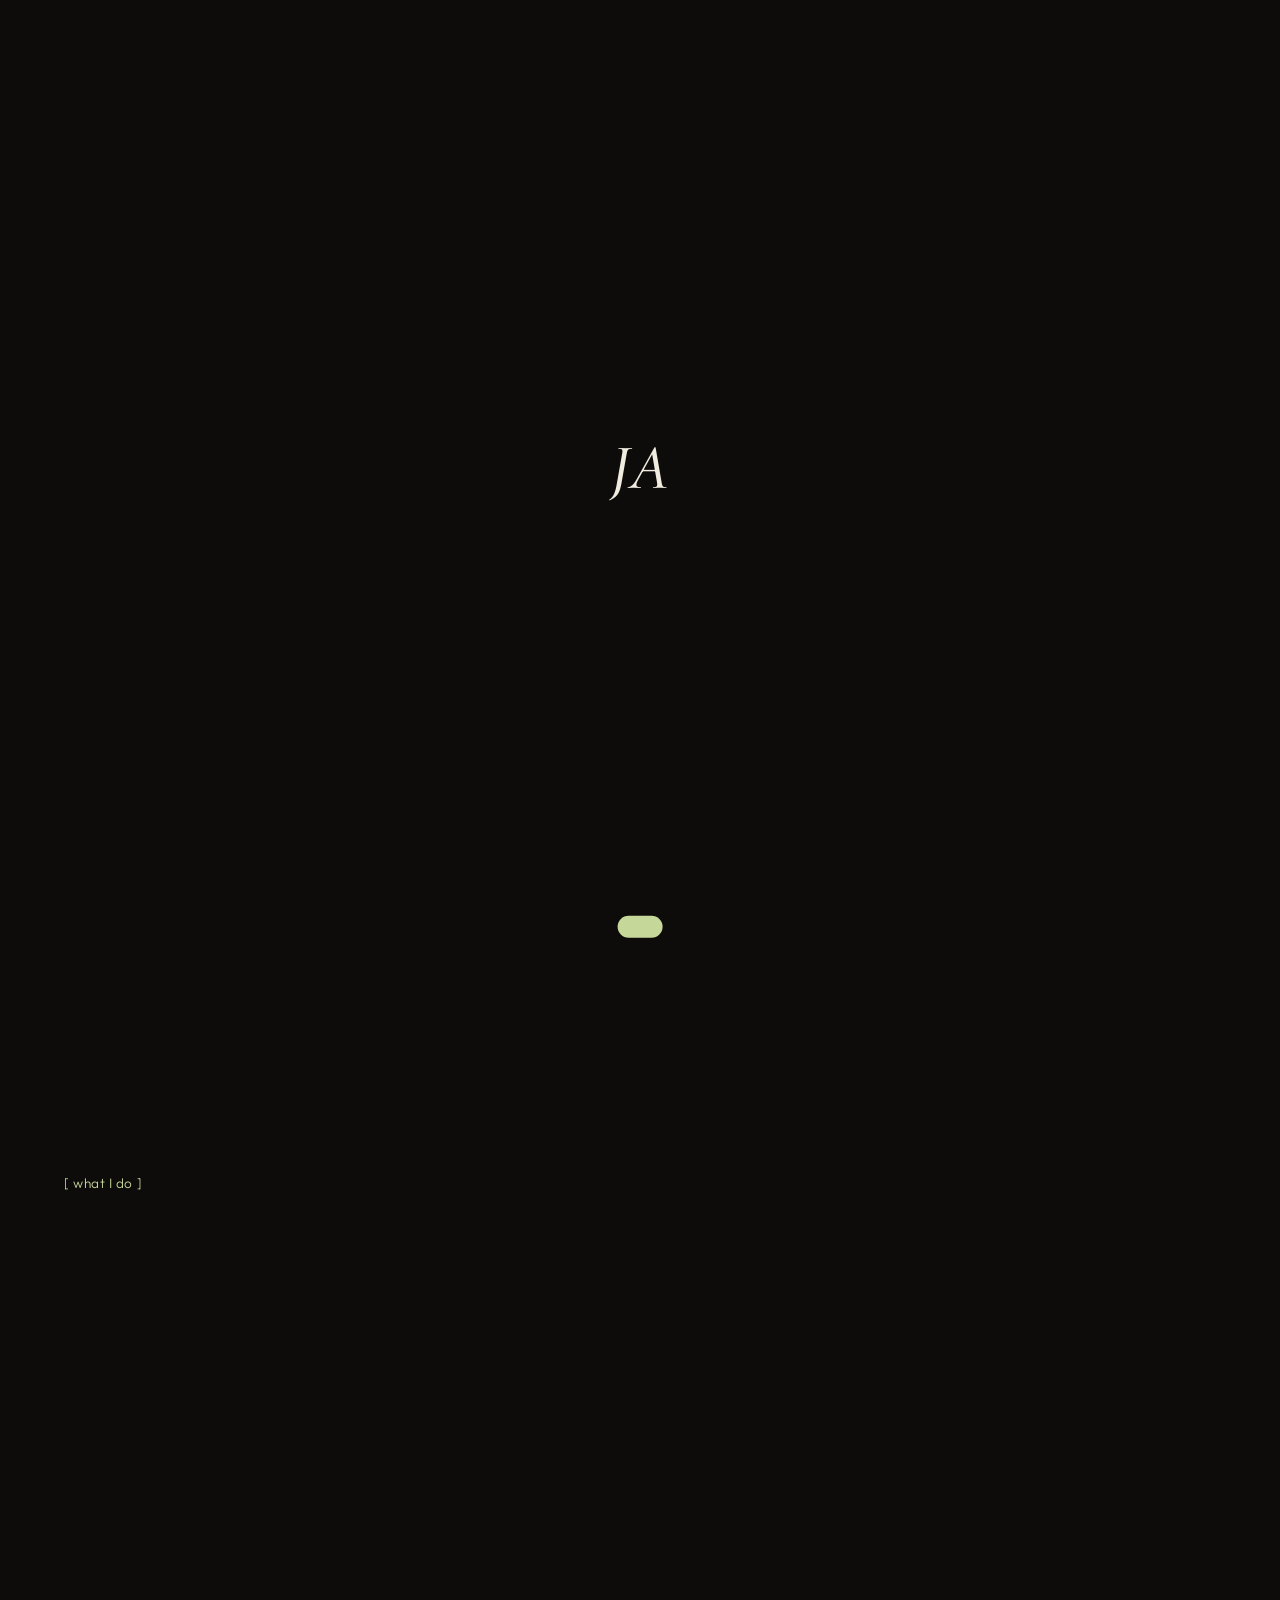
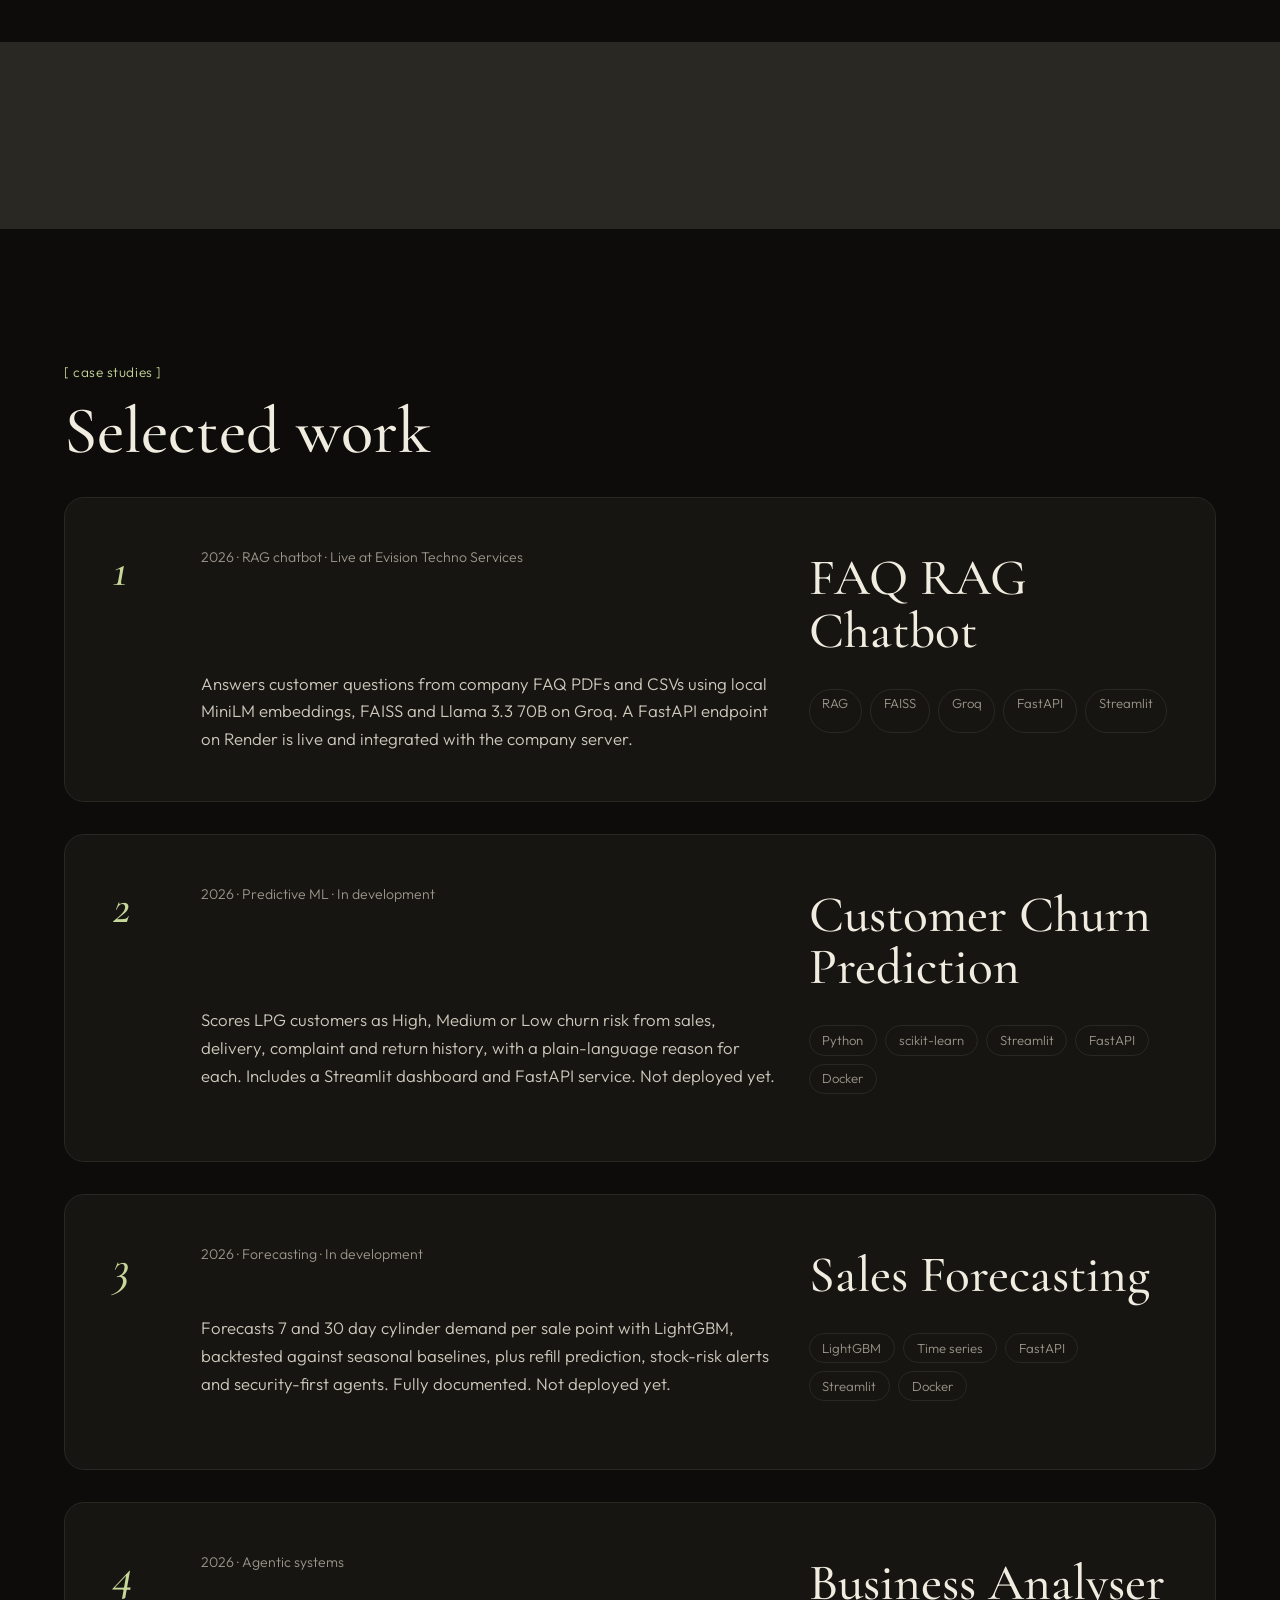
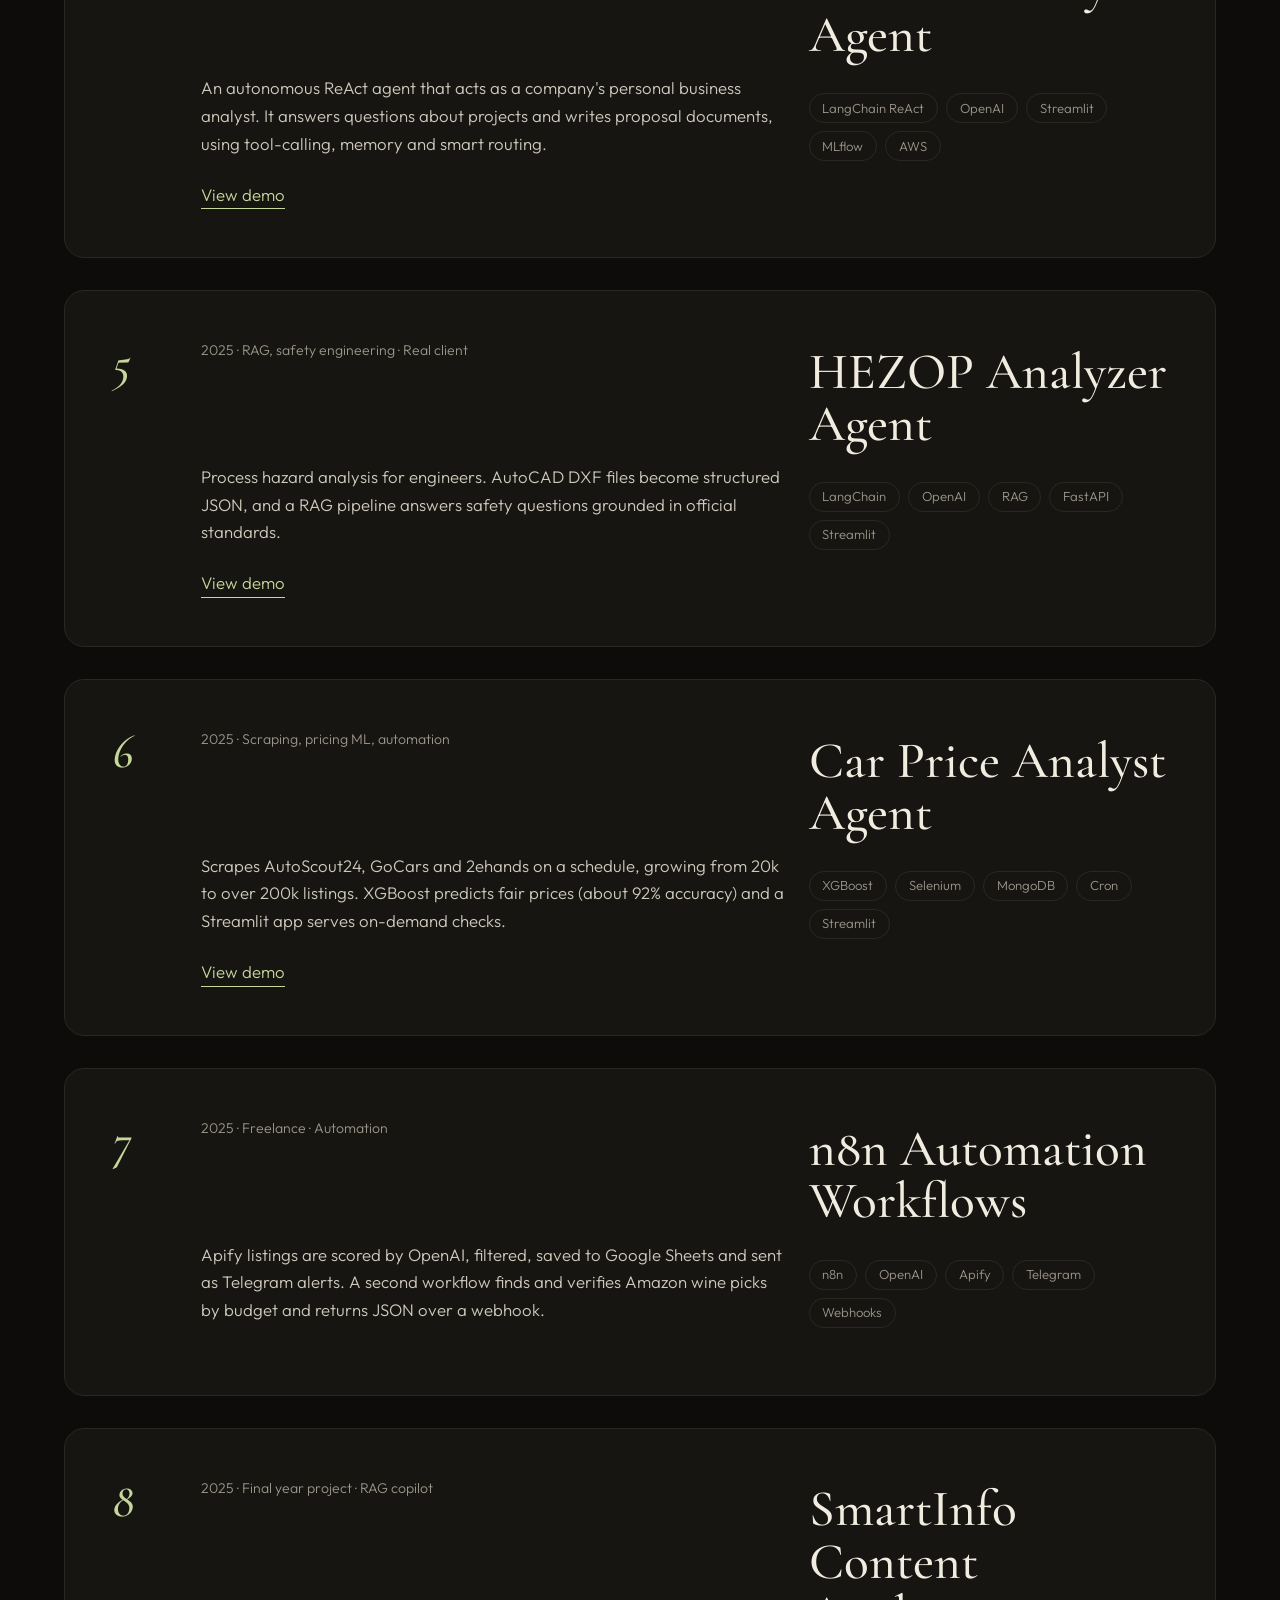
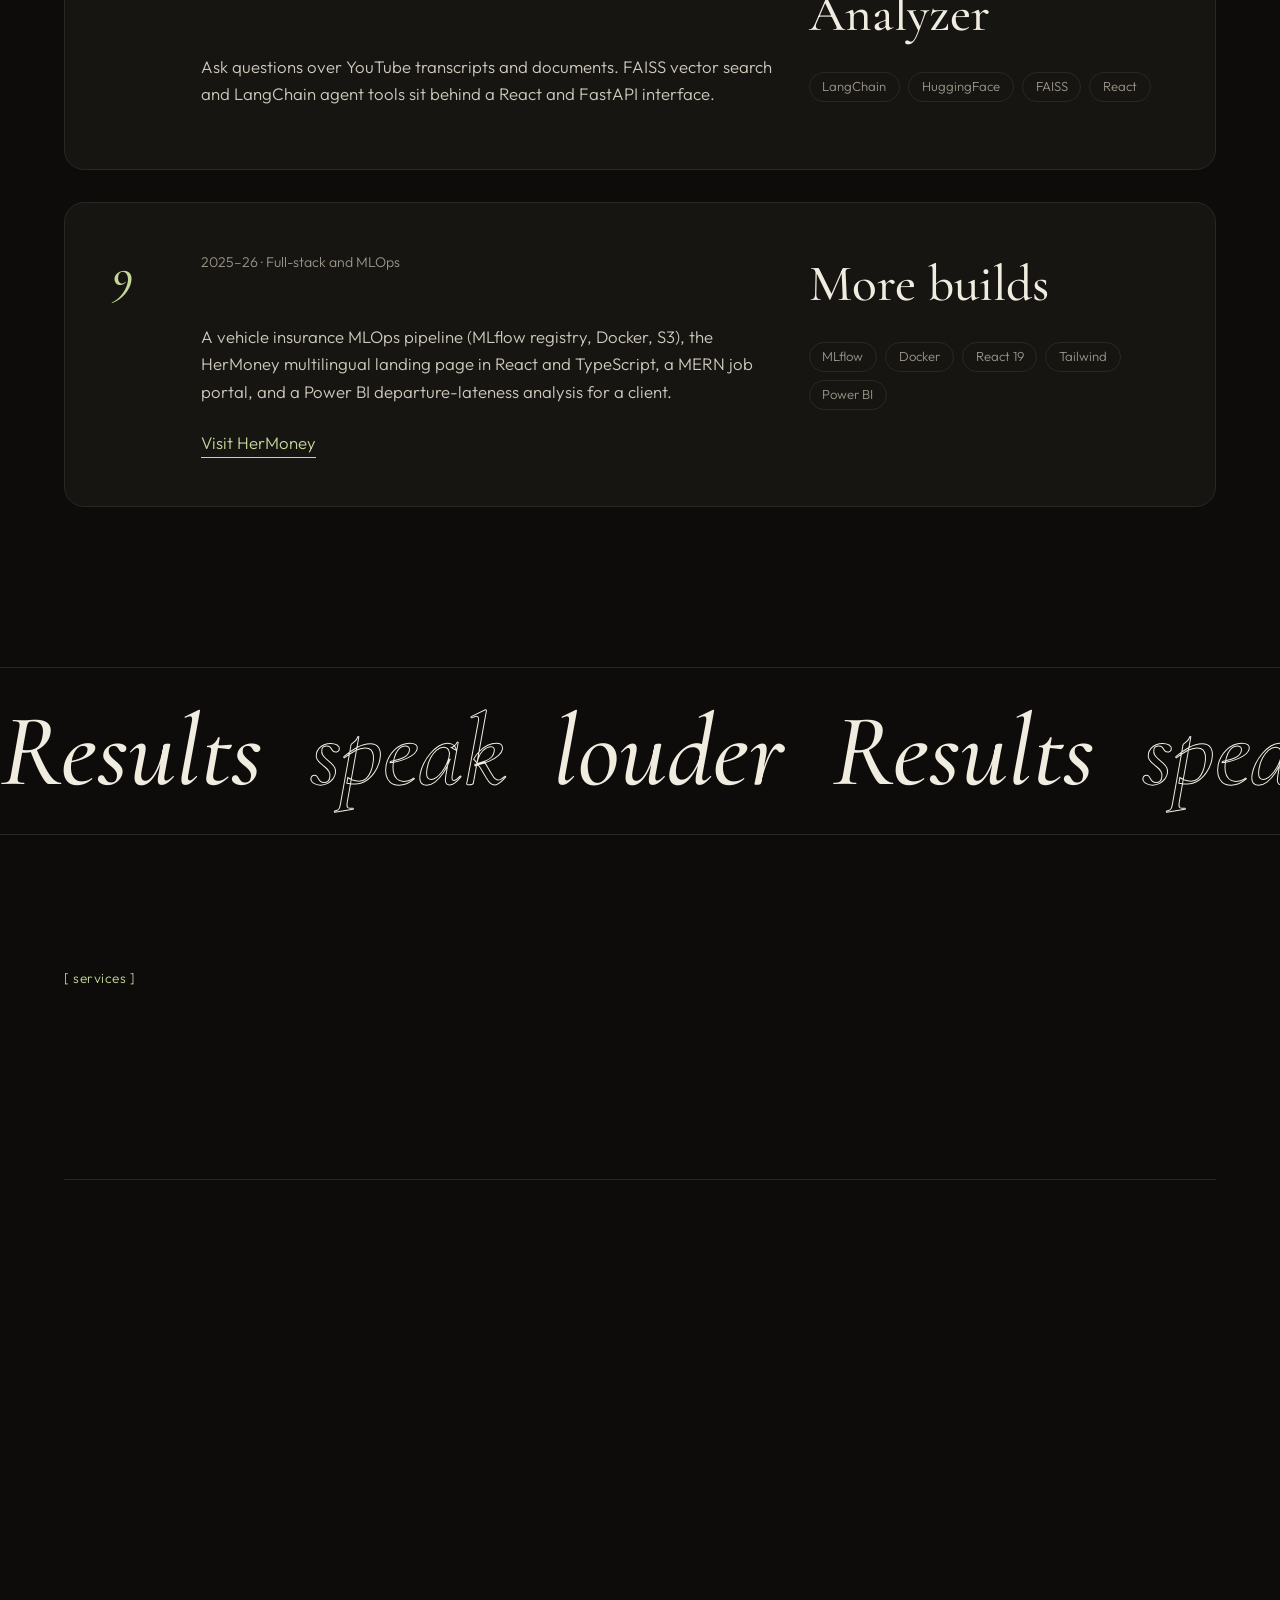
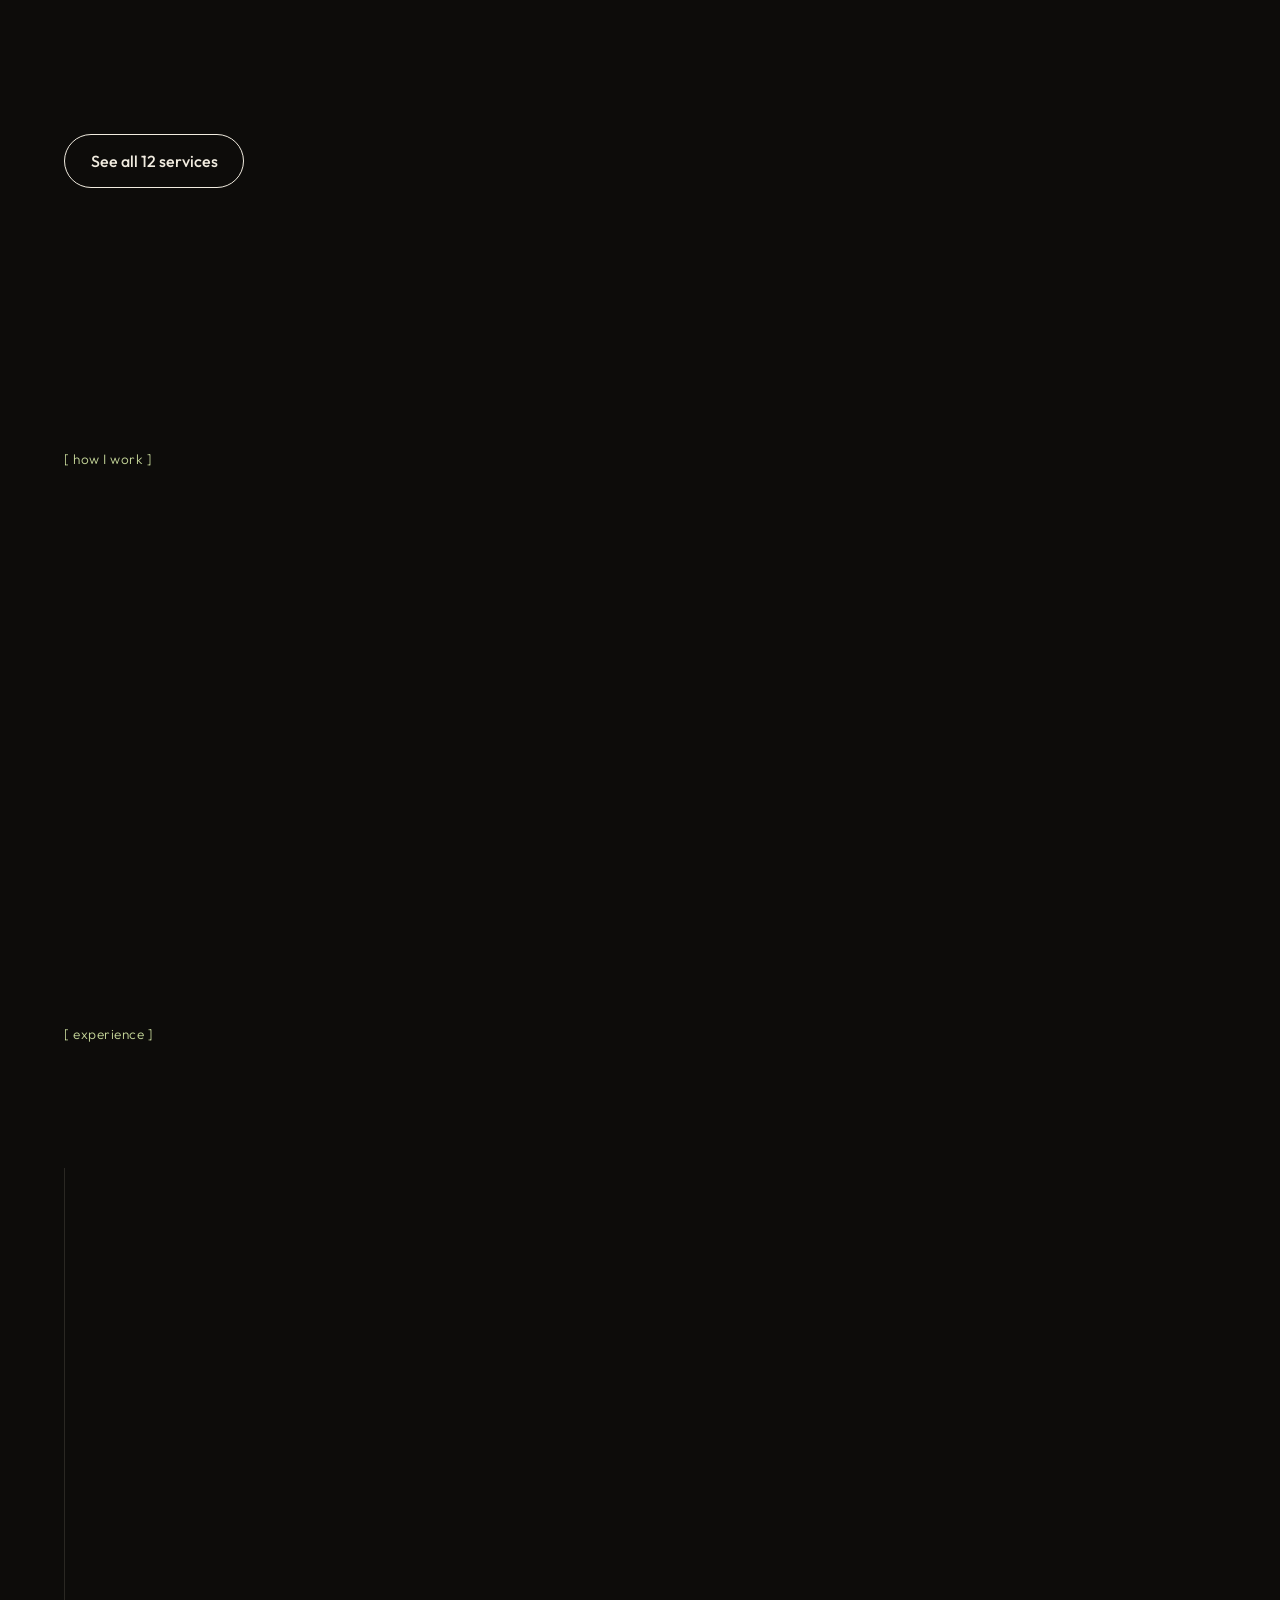
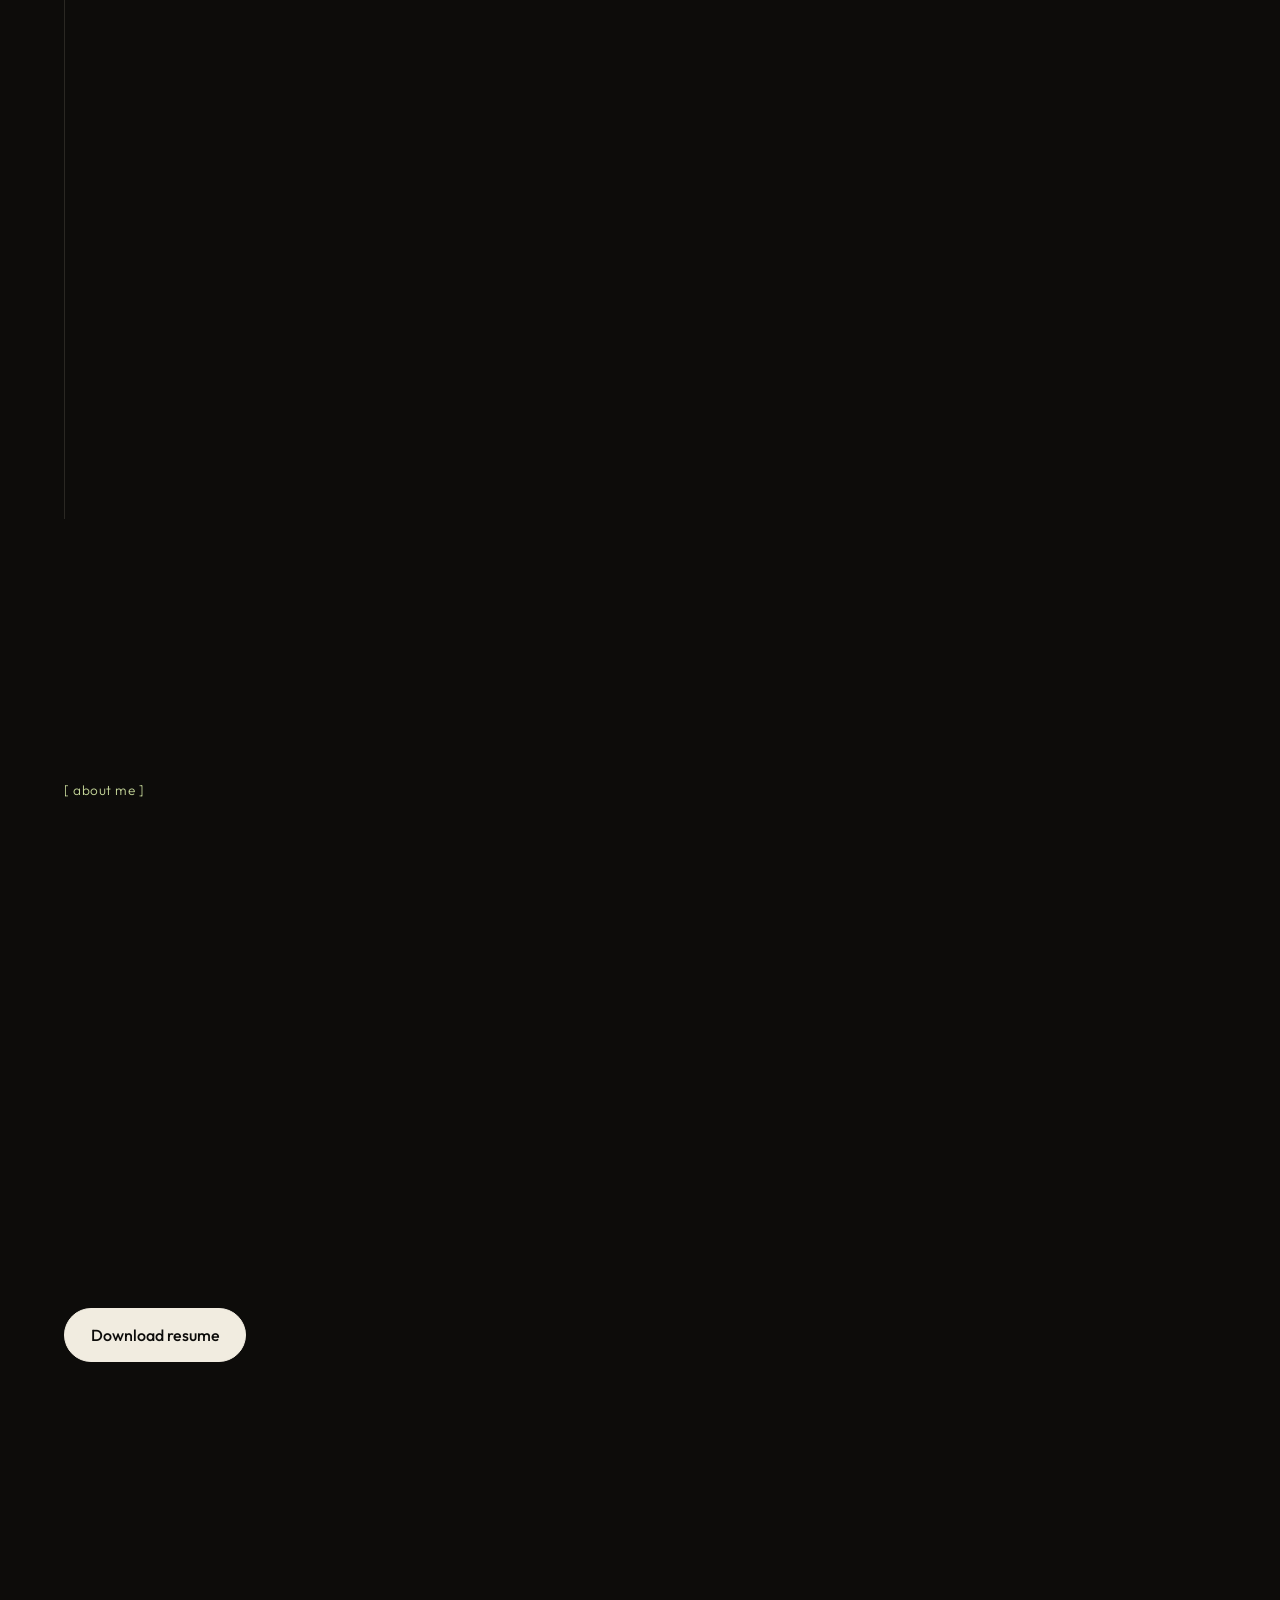
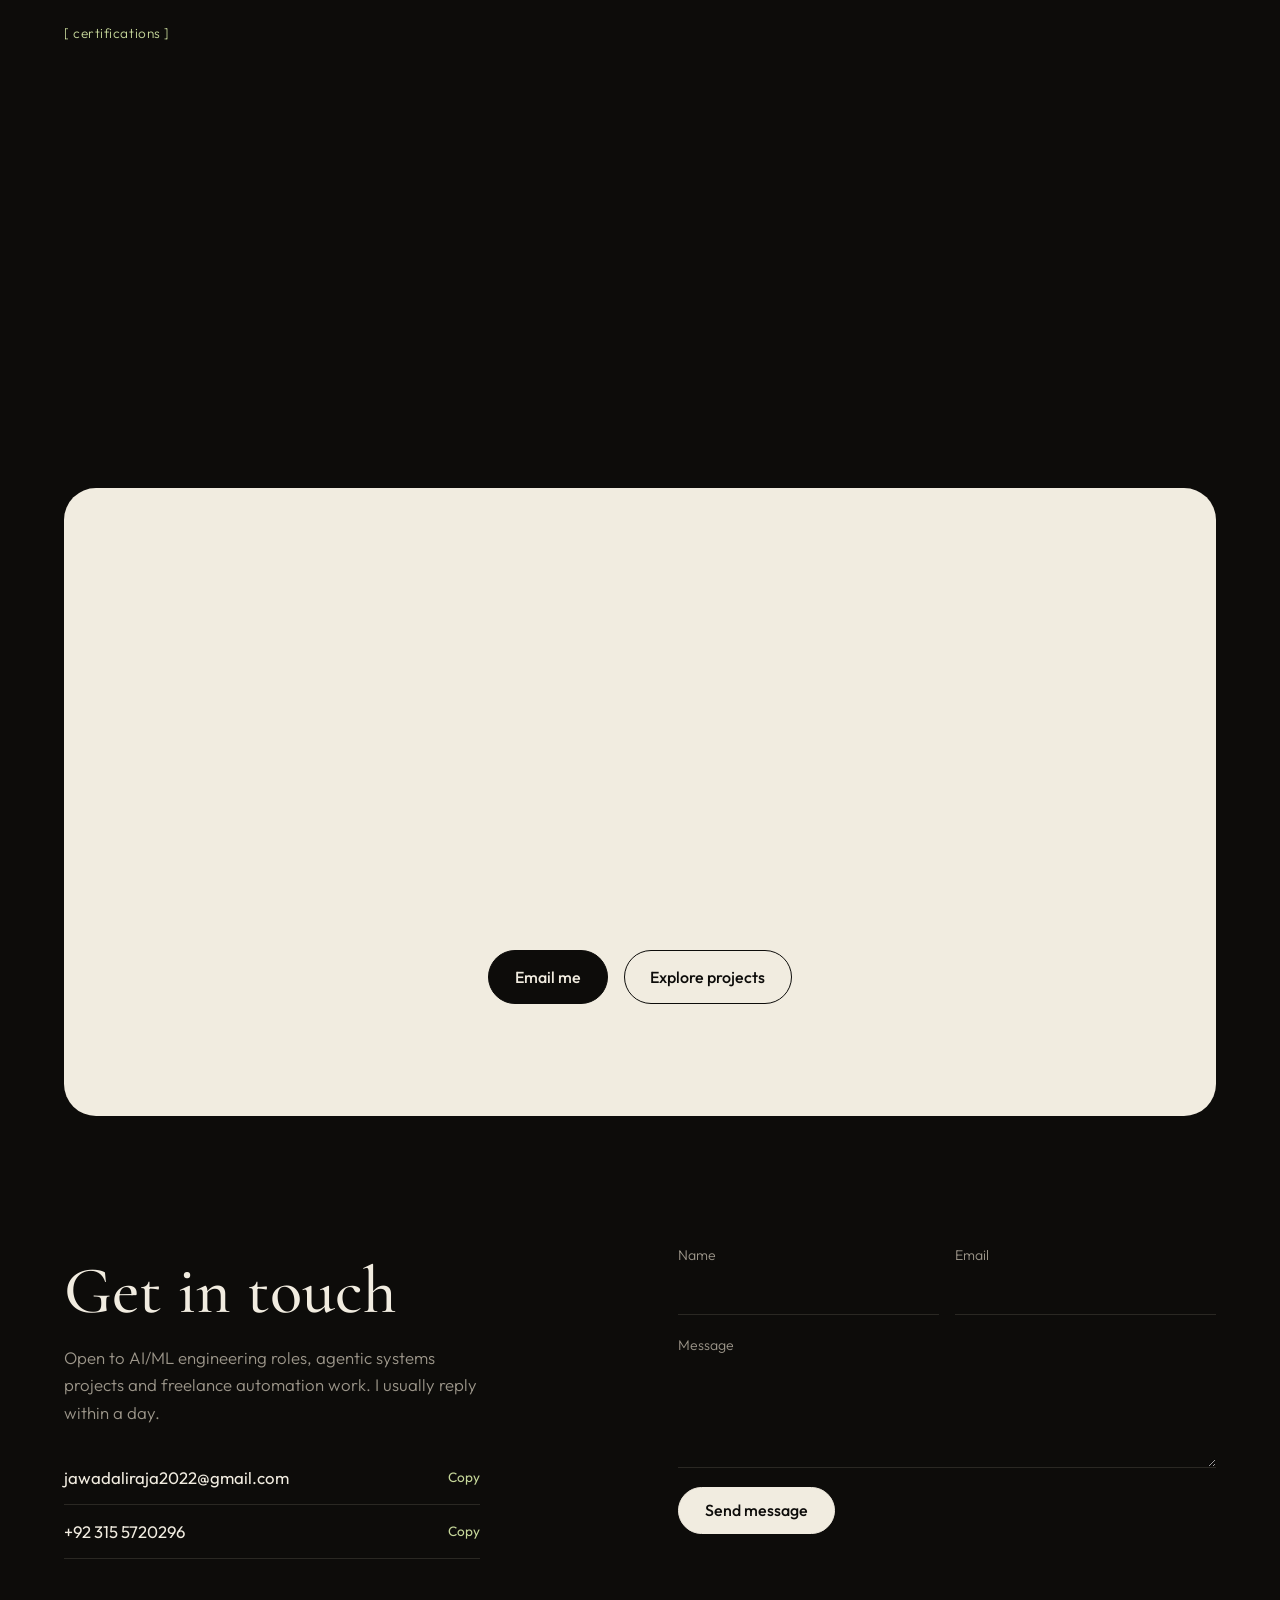
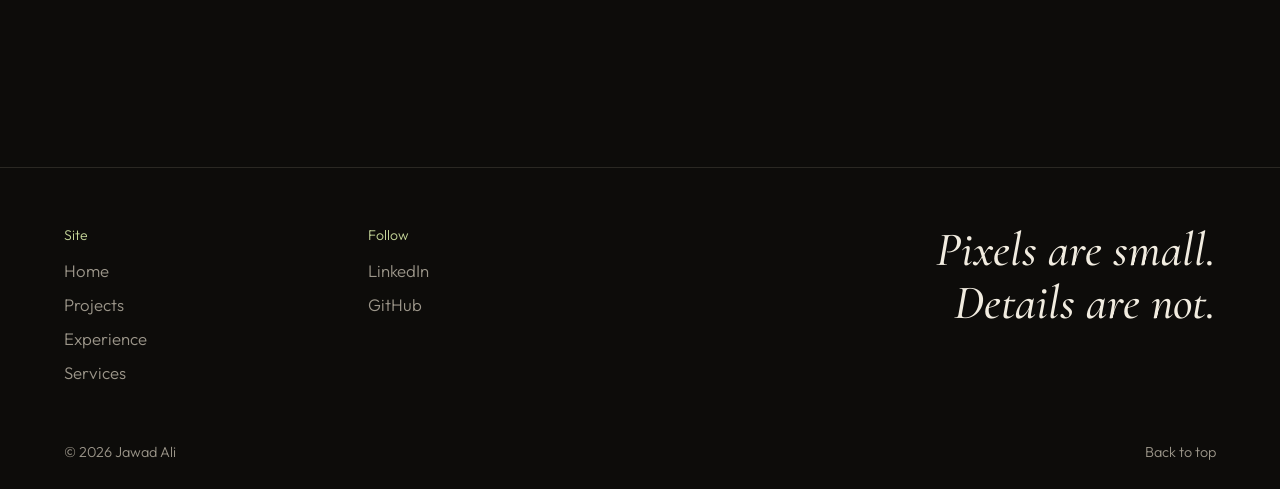
==== commit 62336f9d: "Updated design of portfolio" ====
--- a/projects.html
+++ b/projects.html
@@ -1,16 +1,18 @@
 <!DOCTYPE html>
 <html lang="en">
-<head>
-  <meta charset="UTF-8" />
-  <meta http-equiv="refresh" content="0; url=index.html#projects" />
-  <title>Projects - Jawad Ali</title>
-  <link rel="stylesheet" href="style.css" />
-</head>
-<body>
-  <main class="section">
-    <div class="container">
-      <p>Redirecting to <a href="index.html#projects">projects on home page</a>…</p>
-    </div>
-  </main>
-</body>
-</html>
+	<head>
+		<meta charset="UTF-8" />
+		<meta http-equiv="refresh" content="0; url=index.html#projects" />
+		<title>Projects - Jawad Ali</title>
+		<link rel="stylesheet" href="style.css" />
+	</head>
+	<body>
+		<main class="section">
+			<div class="container">
+				<p>
+					Redirecting to <a href="index.html#projects">projects on home page</a>…
+				</p>
+			</div>
+		</main>
+	</body>
+</html>
--- a/style.css
+++ b/style.css
@@ -1,917 +1,119 @@
-:root {
-  --bg: #0a0a0f;
-  --surface: #111118;
-  --surface2: #18181f;
-  --border: rgba(255, 255, 255, 0.07);
-  --accent: #7c6aff;
-  --accent2: #3ecfb0;
-  --accent3: #ff6b6b;
-  --text: #f0eff8;
-  --muted: #8a899a;
-  --dim: #4a4958;
-  --mono: "DM Mono", monospace;
-  --display: "Syne", sans-serif;
-}
-
-*,
-*::before,
-*::after {
-  box-sizing: border-box;
-  margin: 0;
-  padding: 0;
-}
-
-html {
-  scroll-behavior: smooth;
-  overflow-x: hidden;
-}
-
-body {
-  background: var(--bg);
-  color: var(--text);
-  font-family: var(--display);
-  line-height: 1.6;
-  overflow-x: hidden;
-  min-width: 280px;
-}
-
-body::before {
-  content: "";
-  position: fixed;
-  inset: 0;
-  background-image: url("data:image/svg+xml,%3Csvg viewBox='0 0 256 256' xmlns='http://www.w3.org/2000/svg'%3E%3Cfilter id='noise'%3E%3CfeTurbulence type='fractalNoise' baseFrequency='0.9' numOctaves='4' stitchTiles='stitch'/%3E%3C/filter%3E%3Crect width='100%25' height='100%25' filter='url(%23noise)' opacity='0.04'/%3E%3C/svg%3E");
-  pointer-events: none;
-  z-index: 0;
-  opacity: 0.5;
-}
-
-main,
-.navbar,
-.footer {
-  position: relative;
-  z-index: 1;
-}
-
-.accent-text {
-  color: var(--accent);
-}
-
-/* ── Nav ── */
-.navbar {
-  position: fixed;
-  top: 0;
-  left: 0;
-  right: 0;
-  z-index: 100;
-  padding: 1.2rem clamp(1.5rem, 4vw, 4rem);
-  display: flex;
-  justify-content: space-between;
-  align-items: center;
-  border-bottom: 1px solid var(--border);
-  backdrop-filter: blur(20px);
-  background: rgba(10, 10, 15, 0.85);
-}
-
-.nav-logo {
-  font-family: var(--mono);
-  font-size: 0.85rem;
-  color: var(--accent);
-  letter-spacing: 0.05em;
-}
-
-.nav-links {
-  display: flex;
-  flex-wrap: wrap;
-  align-items: center;
-  gap: clamp(0.75rem, 2vw, 2rem);
-}
-
-.nav-links a {
-  text-decoration: none;
-  color: var(--muted);
-  font-size: 0.82rem;
-  font-family: var(--mono);
-  letter-spacing: 0.06em;
-  transition: color 0.2s;
-}
-
-.nav-links a:hover {
-  color: var(--text);
-}
-
-.nav-cta {
-  padding: 0.35rem 0.75rem !important;
-  border: 1px solid rgba(124, 106, 255, 0.35);
-  border-radius: 2px;
-  color: var(--accent) !important;
-  background: rgba(124, 106, 255, 0.08);
-}
-
-.nav-cta:hover {
-  background: rgba(124, 106, 255, 0.18) !important;
-  color: var(--text) !important;
-}
-
-/* ── Hero ── */
-.hero {
-  min-height: 100vh;
-  display: flex;
-  align-items: center;
-  padding: 8rem clamp(1.5rem, 4vw, 4rem) 4rem;
-  position: relative;
-  overflow: hidden;
-}
-
-.hero-grid {
-  position: absolute;
-  inset: 0;
-  background-image:
-    linear-gradient(rgba(124, 106, 255, 0.06) 1px, transparent 1px),
-    linear-gradient(90deg, rgba(124, 106, 255, 0.06) 1px, transparent 1px);
-  background-size: 60px 60px;
-  mask-image: radial-gradient(ellipse 80% 60% at 50% 50%, black 40%, transparent 100%);
-}
-
-.hero-glow {
-  position: absolute;
-  top: -200px;
-  left: -100px;
-  width: 600px;
-  height: 600px;
-  background: radial-gradient(circle, rgba(124, 106, 255, 0.15) 0%, transparent 70%);
-  pointer-events: none;
-}
-
-.hero-glow2 {
-  position: absolute;
-  bottom: -100px;
-  right: -100px;
-  width: 400px;
-  height: 400px;
-  background: radial-gradient(circle, rgba(62, 207, 176, 0.1) 0%, transparent 70%);
-  pointer-events: none;
-}
-
-.hero-content {
-  position: relative;
-  z-index: 1;
-  max-width: 900px;
-}
-
-.hero-badge {
-  display: inline-flex;
-  align-items: center;
-  gap: 0.5rem;
-  font-family: var(--mono);
-  font-size: 0.75rem;
-  color: var(--accent2);
-  background: rgba(62, 207, 176, 0.08);
-  border: 1px solid rgba(62, 207, 176, 0.2);
-  padding: 0.35rem 0.85rem;
-  border-radius: 2px;
-  margin-bottom: 2rem;
-  letter-spacing: 0.08em;
-}
-
-.hero-badge::before {
-  content: "";
-  width: 6px;
-  height: 6px;
-  border-radius: 50%;
-  background: var(--accent2);
-  animation: pulse 2s infinite;
-}
-
-@keyframes pulse {
-  0%, 100% { opacity: 1; }
-  50% { opacity: 0.4; }
-}
-
-.hero h1,
-.page-section h2 {
-  font-weight: 700;
-  letter-spacing: -0.02em;
-}
-
-.hero h1 {
-  font-size: clamp(3rem, 8vw, 7rem);
-  font-weight: 800;
-  line-height: 0.95;
-  letter-spacing: -0.03em;
-  margin-bottom: 1.5rem;
-}
-
-.hero h1 .line1 {
-  display: block;
-  color: var(--text);
-}
-
-.hero h1 .line2 {
-  display: block;
-  color: transparent;
-  -webkit-text-stroke: 1px rgba(255, 255, 255, 0.2);
-}
-
-.hero-desc {
-  font-size: 1.05rem;
-  color: var(--muted);
-  max-width: 560px;
-  line-height: 1.7;
-  margin-bottom: 2.5rem;
-  font-weight: 400;
-}
-
-.hero-cta {
-  display: flex;
-  gap: 1rem;
-  flex-wrap: wrap;
-}
-
-.btn-primary {
-  display: inline-block;
-  padding: 0.85rem 2rem;
-  background: var(--accent);
-  color: white;
-  text-decoration: none;
-  font-family: var(--mono);
-  font-size: 0.82rem;
-  letter-spacing: 0.06em;
-  border-radius: 2px;
-  transition: all 0.2s;
-  border: 1px solid transparent;
-  cursor: pointer;
-}
-
-.btn-primary:hover {
-  background: transparent;
-  border-color: var(--accent);
-  color: var(--accent);
-}
-
-.btn-secondary {
-  display: inline-block;
-  padding: 0.85rem 2rem;
-  background: transparent;
-  color: var(--muted);
-  text-decoration: none;
-  font-family: var(--mono);
-  font-size: 0.82rem;
-  letter-spacing: 0.06em;
-  border: 1px solid var(--border);
-  border-radius: 2px;
-  transition: all 0.2s;
-}
-
-.btn-secondary:hover {
-  border-color: var(--muted);
-  color: var(--text);
-}
-
-.hero-stats {
-  position: absolute;
-  right: clamp(1.5rem, 4vw, 4rem);
-  top: 50%;
-  transform: translateY(-50%);
-  display: flex;
-  flex-direction: column;
-  gap: 2rem;
-  z-index: 1;
-}
-
-.stat {
-  text-align: right;
-}
-
-.stat-num {
-  font-size: clamp(1.75rem, 4vw, 2.5rem);
-  font-weight: 800;
-  color: var(--text);
-  line-height: 1;
-  display: block;
-}
-
-.stat-label {
-  font-family: var(--mono);
-  font-size: 0.72rem;
-  color: var(--dim);
-  letter-spacing: 0.08em;
-}
-
-/* ── Sections ── */
-.page-section {
-  padding: 6rem clamp(1.5rem, 4vw, 4rem);
-  position: relative;
-}
-
-.page-section--surface {
-  background: var(--surface);
-  border-top: 1px solid var(--border);
-  border-bottom: 1px solid var(--border);
-}
-
-.page-section--compact {
-  padding-top: 4rem;
-  padding-bottom: 4rem;
-}
-
-.section-tag {
-  font-family: var(--mono);
-  font-size: 0.72rem;
-  color: var(--accent);
-  letter-spacing: 0.15em;
-  margin-bottom: 1rem;
-  display: block;
-}
-
-.page-section h2 {
-  font-size: clamp(2rem, 4vw, 3rem);
-  margin-bottom: 2rem;
-}
-
-/* ── About ── */
-.about-grid {
-  display: grid;
-  grid-template-columns: 1fr 1fr;
-  gap: clamp(2rem, 5vw, 4rem);
-  align-items: start;
-}
-
-.about-text p {
-  color: var(--muted);
-  line-height: 1.8;
-  margin-bottom: 1rem;
-  font-size: 0.95rem;
-}
-
-.about-text p strong {
-  color: var(--text);
-}
-
-.about-contact-inline {
-  margin-top: 1.25rem !important;
-  font-family: var(--mono);
-  font-size: 0.82rem !important;
-}
-
-.about-contact-inline a {
-  color: var(--accent2);
-  text-decoration: none;
-}
-
-.about-contact-inline a:hover {
-  color: var(--text);
-}
-
-.skills-cluster {
-  display: flex;
-  flex-direction: column;
-  gap: 1.5rem;
-}
-
-.skill-group-label {
-  font-family: var(--mono);
-  font-size: 0.7rem;
-  color: var(--dim);
-  letter-spacing: 0.1em;
-  margin-bottom: 0.6rem;
-  text-transform: uppercase;
-}
-
-.tags {
-  display: flex;
-  flex-wrap: wrap;
-  gap: 0.4rem;
-}
-
-.tags--spaced {
-  margin-top: 1.25rem;
-}
-
-.tag {
-  font-family: var(--mono);
-  font-size: 0.73rem;
-  padding: 0.3rem 0.7rem;
-  border-radius: 2px;
-  letter-spacing: 0.04em;
-  border: 1px solid;
-}
-
-.tag.purple {
-  background: rgba(124, 106, 255, 0.1);
-  border-color: rgba(124, 106, 255, 0.3);
-  color: #b0a6ff;
-}
-
-.tag.teal {
-  background: rgba(62, 207, 176, 0.08);
-  border-color: rgba(62, 207, 176, 0.25);
-  color: #6edfc8;
-}
-
-.tag.coral {
-  background: rgba(255, 107, 107, 0.08);
-  border-color: rgba(255, 107, 107, 0.25);
-  color: #ff9090;
-}
-
-.tag.gray {
-  background: rgba(255, 255, 255, 0.04);
-  border-color: var(--border);
-  color: var(--muted);
-}
-
-/* ── Experience ── */
-.exp-item {
-  border-left: 1px solid var(--border);
-  padding-left: 2rem;
-  margin-bottom: 3rem;
-  position: relative;
-}
-
-.exp-item::before {
-  content: "";
-  position: absolute;
-  left: -5px;
-  top: 0;
-  width: 9px;
-  height: 9px;
-  border-radius: 50%;
-  background: var(--accent);
-  border: 2px solid var(--bg);
-}
-
-.page-section--surface .exp-item::before {
-  border-color: var(--surface);
-}
-
-.exp-item--dim {
-  opacity: 0.75;
-}
-
-.exp-header {
-  display: flex;
-  justify-content: space-between;
-  align-items: flex-start;
-  margin-bottom: 0.4rem;
-  flex-wrap: wrap;
-  gap: 0.5rem;
-}
-
-.exp-role {
-  font-size: 1.1rem;
-  font-weight: 700;
-  color: var(--text);
-}
-
-.exp-date {
-  font-family: var(--mono);
-  font-size: 0.75rem;
-  color: var(--accent2);
-  background: rgba(62, 207, 176, 0.08);
-  border: 1px solid rgba(62, 207, 176, 0.2);
-  padding: 0.25rem 0.6rem;
-  border-radius: 2px;
-  white-space: nowrap;
-}
-
-.exp-company {
-  color: var(--muted);
-  font-size: 0.9rem;
-  margin-bottom: 1rem;
-  font-family: var(--mono);
-}
-
-.exp-bullets {
-  list-style: none;
-  display: flex;
-  flex-direction: column;
-  gap: 0.6rem;
-  margin-bottom: 0;
-}
-
-.exp-bullets li {
-  font-size: 0.88rem;
-  color: var(--muted);
-  padding-left: 1.2rem;
-  position: relative;
-  line-height: 1.6;
-}
-
-.exp-bullets li::before {
-  content: "→";
-  position: absolute;
-  left: 0;
-  color: var(--accent);
-  font-size: 0.75rem;
-}
-
-/* ── Projects ── */
-.projects-grid {
-  display: grid;
-  grid-template-columns: repeat(auto-fit, minmax(min(100%, 300px), 1fr));
-  gap: 1.5rem;
-}
-
-.project-card {
-  background: var(--surface);
-  border: 1px solid var(--border);
-  border-radius: 4px;
-  padding: 1.8rem;
-  position: relative;
-  overflow: hidden;
-  transition: border-color 0.3s, transform 0.2s;
-}
-
-.project-card:hover {
-  border-color: rgba(124, 106, 255, 0.4);
-  transform: translateY(-2px);
-}
-
-.project-card::after {
-  content: "";
-  position: absolute;
-  inset: 0;
-  background: linear-gradient(135deg, rgba(124, 106, 255, 0.04) 0%, transparent 60%);
-  pointer-events: none;
-}
-
-.project-year {
-  font-family: var(--mono);
-  font-size: 0.68rem;
-  color: var(--dim);
-  letter-spacing: 0.1em;
-  margin-bottom: 0.75rem;
-  position: relative;
-  z-index: 1;
-}
-
-.project-title {
-  font-size: 1.05rem;
-  font-weight: 700;
-  color: var(--text);
-  margin-bottom: 0.5rem;
-  line-height: 1.3;
-  position: relative;
-  z-index: 1;
-}
-
-.project-desc {
-  font-size: 0.83rem;
-  color: var(--muted);
-  line-height: 1.65;
-  margin-bottom: 0.85rem;
-  position: relative;
-  z-index: 1;
-}
-
-.project-bullets {
-  list-style: none;
-  margin-bottom: 1rem;
-  position: relative;
-  z-index: 1;
-}
-
-.project-bullets li {
-  font-size: 0.8rem;
-  color: var(--dim);
-  padding-left: 1rem;
-  position: relative;
-  margin-bottom: 0.4rem;
-  line-height: 1.55;
-}
-
-.project-bullets li::before {
-  content: "·";
-  position: absolute;
-  left: 0;
-  color: var(--accent);
-}
-
-.project-stack {
-  display: flex;
-  flex-wrap: wrap;
-  gap: 0.35rem;
-  position: relative;
-  z-index: 1;
-}
-
-.stack-tag {
-  font-family: var(--mono);
-  font-size: 0.68rem;
-  padding: 0.2rem 0.5rem;
-  background: rgba(255, 255, 255, 0.04);
-  border: 1px solid var(--border);
-  border-radius: 2px;
-  color: var(--dim);
-}
-
-/* ── Certifications ── */
-.cert-card {
-  background: var(--surface2);
-  border: 1px solid var(--border);
-  border-radius: 4px;
-  padding: 1.5rem 2rem;
-  display: flex;
-  align-items: center;
-  gap: 1.5rem;
-  flex-wrap: wrap;
-}
-
-.cert-icon {
-  width: 48px;
-  height: 48px;
-  border-radius: 4px;
-  background: linear-gradient(135deg, rgba(124, 106, 255, 0.2), rgba(62, 207, 176, 0.2));
-  display: flex;
-  align-items: center;
-  justify-content: center;
-  font-size: 1.4rem;
-  flex-shrink: 0;
-}
-
-.cert-body {
-  flex: 1;
-  min-width: 200px;
-}
-
-.cert-body h3 {
-  font-size: 0.95rem;
-  font-weight: 600;
-  margin-bottom: 0.2rem;
-}
-
-.cert-tags-list {
-  display: flex;
-  flex-wrap: wrap;
-  gap: 0.35rem;
-  margin-top: 0.6rem;
-}
-
-.cert-tags-list span {
-  font-family: var(--mono);
-  font-size: 0.68rem;
-  color: var(--accent);
-  background: rgba(124, 106, 255, 0.08);
-  border: 1px solid rgba(124, 106, 255, 0.2);
-  padding: 0.15rem 0.5rem;
-  border-radius: 2px;
-}
-
-.cert-date {
-  font-family: var(--mono);
-  font-size: 0.72rem;
-  color: var(--accent2);
-  margin-left: auto;
-  white-space: nowrap;
-}
-
-/* ── Contact ── */
-.contact-section {
-  background: var(--surface);
-  border-top: 1px solid var(--border);
-}
-
-.contact-inner {
-  display: grid;
-  grid-template-columns: 1fr 1fr;
-  gap: clamp(2rem, 5vw, 4rem);
-  align-items: start;
-  margin-bottom: 3rem;
-}
-
-.contact-intro {
-  color: var(--muted);
-  font-size: 0.95rem;
-  line-height: 1.7;
-  max-width: 480px;
-}
-
-.contact-links {
-  display: flex;
-  flex-direction: column;
-  gap: 0.75rem;
-}
-
-.contact-link {
-  display: flex;
-  align-items: center;
-  gap: 1rem;
-  padding: 1rem 1.2rem;
-  background: var(--surface2);
-  border: 1px solid var(--border);
-  border-radius: 4px;
-  text-decoration: none;
-  transition: border-color 0.2s;
-}
-
-.contact-link:hover {
-  border-color: var(--accent);
-}
-
-.contact-link-icon {
-  width: 36px;
-  height: 36px;
-  border-radius: 4px;
-  display: flex;
-  align-items: center;
-  justify-content: center;
-  font-size: 1rem;
-  flex-shrink: 0;
-  font-family: var(--mono);
-  font-weight: 500;
-}
-
-.contact-link-icon.gh { background: rgba(255, 255, 255, 0.06); }
-.contact-link-icon.li { background: rgba(10, 102, 194, 0.15); }
-.contact-link-icon.em { background: rgba(124, 106, 255, 0.12); }
-.contact-link-icon.ph { background: rgba(62, 207, 176, 0.12); }
-
-.contact-link-info { flex: 1; min-width: 0; }
-
-.contact-link-label {
-  font-family: var(--mono);
-  font-size: 0.7rem;
-  color: var(--dim);
-  letter-spacing: 0.08em;
-  display: block;
-}
-
-.contact-link-val {
-  font-size: 0.88rem;
-  color: var(--text);
-  word-break: break-word;
-}
-
-.contact-form {
-  max-width: 720px;
-  border-top: 1px solid var(--border);
-  padding-top: 2.5rem;
-}
-
-.form-row {
-  display: grid;
-  grid-template-columns: 1fr 1fr;
-  gap: 1rem;
-}
-
-.form-group {
-  margin-bottom: 1rem;
-}
-
-.form-group label {
-  display: block;
-  margin-bottom: 0.35rem;
-  font-family: var(--mono);
-  font-size: 0.72rem;
-  color: var(--dim);
-  letter-spacing: 0.08em;
-  text-transform: lowercase;
-}
-
-input,
-textarea {
-  width: 100%;
-  padding: 0.75rem 0.9rem;
-  border-radius: 4px;
-  border: 1px solid var(--border);
-  background: var(--surface2);
-  color: var(--text);
-  font-family: var(--mono);
-  font-size: 0.85rem;
-}
-
-input:focus,
-textarea:focus {
-  outline: none;
-  border-color: rgba(124, 106, 255, 0.5);
-}
-
-textarea {
-  resize: vertical;
-  min-height: 120px;
-}
-
-/* ── Footer ── */
-.footer {
-  padding: 2rem clamp(1.5rem, 4vw, 4rem);
-  display: flex;
-  justify-content: space-between;
-  align-items: center;
-  flex-wrap: wrap;
-  gap: 0.5rem;
-  border-top: 1px solid var(--border);
-}
-
-.footer p {
-  font-family: var(--mono);
-  font-size: 0.72rem;
-  color: var(--dim);
-}
-
-/* ── Scroll reveal ── */
-.reveal {
-  opacity: 0;
-  transform: translateY(24px);
-  transition: opacity 0.6s ease, transform 0.6s ease;
-}
-
-.reveal.visible {
-  opacity: 1;
-  transform: none;
-}
-
-/* ── Responsive ── */
-@media (max-width: 1024px) {
-  .hero-stats {
-    position: static;
-    transform: none;
-    flex-direction: row;
-    flex-wrap: wrap;
-    gap: 1.5rem;
-    margin-top: 2.5rem;
-  }
-
-  .stat {
-    text-align: left;
-  }
-
-  .hero {
-    flex-direction: column;
-    align-items: flex-start;
-  }
-}
-
-@media (max-width: 768px) {
-  .navbar {
-    padding: 1rem 1.5rem;
-    flex-wrap: wrap;
-    gap: 0.75rem;
-  }
-
-  .nav-links {
-    gap: 0.75rem;
-    width: 100%;
-    justify-content: flex-end;
-  }
-
-  .hero {
-    padding: 7rem 1.5rem 3rem;
-  }
-
-  .page-section {
-    padding: 4rem 1.5rem;
-  }
-
-  .about-grid,
-  .contact-inner {
-    grid-template-columns: 1fr;
-  }
-
-  .cert-card {
-    flex-direction: column;
-    align-items: flex-start;
-  }
-
-  .cert-date {
-    margin-left: 0;
-  }
-
-  .form-row {
-    grid-template-columns: 1fr;
-  }
-
-  .footer {
-    padding: 1.5rem;
-    flex-direction: column;
-    text-align: center;
-  }
-
-  .exp-item {
-    padding-left: 1.25rem;
-  }
-}
-
-@media (max-width: 480px) {
-  .hero h1 {
-    font-size: 2.75rem;
-  }
-
-  .hero-cta {
-    flex-direction: column;
-    width: 100%;
-  }
-
-  .btn-primary,
-  .btn-secondary {
-    width: 100%;
-    text-align: center;
-  }
-
-  .nav-logo {
-    font-size: 0.75rem;
-  }
-
-  .nav-links a {
-    font-size: 0.75rem;
-  }
-}
+:root{--bg:#0d0c0a;--bg2:#161512;--ink:#f1ece0;--mute:#9c968a;--line:#2a2823;--acc:#c6d79a;--serif:'Cormorant Garamond',Georgia,serif;--sans:'Outfit',system-ui,sans-serif;--pad:clamp(1.25rem,5vw,4.5rem)}
+*{box-sizing:border-box;margin:0;padding:0}
+html{scroll-behavior:smooth;scroll-padding-top:5rem}
+body{background:var(--bg);color:var(--ink);font:300 1.05rem/1.65 var(--sans);overflow-x:hidden;-webkit-font-smoothing:antialiased}
+a{color:inherit;text-decoration:none}
+h1,h2,h3{font-family:var(--serif);font-weight:500;line-height:1.02}
+h2{font-size:clamp(2.1rem,5.2vw,4.4rem);max-width:18ch;margin:.8rem 0 1.2rem}
+:focus-visible{outline:2px solid var(--acc);outline-offset:3px}
+section{padding:clamp(4.5rem,10vw,9rem) var(--pad)}
+.bracket-tag{font-size:.85rem;color:var(--acc);letter-spacing:.04em}
+.loader{position:fixed;inset:0;z-index:99;background:var(--bg);display:grid;place-items:center;transition:transform .9s cubic-bezier(.7,0,.2,1)}
+.loader-mark{font:italic 500 4rem var(--serif);animation:pulse 1s ease infinite alternate}
+body.ready .loader{transform:translateY(-100%)}
+@keyframes pulse{to{opacity:.3}}
+.glow{position:fixed;width:520px;height:520px;border-radius:50%;pointer-events:none;z-index:0;background:radial-gradient(circle,rgba(198,215,154,.09),transparent 65%);transform:translate(-50%,-50%);left:50%;top:30%}
+main,footer,nav{position:relative;z-index:1}
+.navbar{position:fixed;top:0;left:0;right:0;z-index:50;display:flex;justify-content:space-between;align-items:center;padding:1.1rem var(--pad);transition:background .3s,padding .3s}
+.navbar.scrolled{background:rgba(13,12,10,.85);backdrop-filter:blur(12px);padding-block:.7rem;border-bottom:1px solid var(--line)}
+.nav-logo{font:600 .95rem/1 var(--sans);letter-spacing:.14em;display:flex;flex-direction:column;gap:3px}
+.nav-logo-row{display:flex;align-items:center;gap:6px}.nav-logo-row i{width:22px;height:1px;background:var(--acc)}
+.nav-links{display:flex;gap:2rem;font-size:.95rem}
+.nav-links a,.footer a{position:relative;color:var(--mute);transition:color .2s}
+.nav-links a:hover,.footer a:hover{color:var(--ink)}
+.nav-talk,.btn-cream,.btn-ghost{display:inline-block;padding:.8rem 1.6rem;border-radius:99px;font-weight:500;border:1px solid var(--ink);transition:transform .25s,background .25s,color .25s;cursor:pointer;font-family:var(--sans);font-size:1rem}
+.nav-talk,.btn-cream{background:var(--ink);color:var(--bg)}
+.btn-ghost{background:none;color:var(--ink)}
+.nav-talk:hover,.btn-cream:hover{background:var(--acc);border-color:var(--acc);transform:translateY(-2px)}
+.btn-ghost:hover{background:var(--ink);color:var(--bg)}
+.hero{min-height:100svh;display:flex;flex-direction:column;justify-content:center;padding-top:7rem}
+.hero-kicker{max-width:34rem;color:var(--mute);margin-bottom:2rem}
+.hero-title{font-size:clamp(3.4rem,13vw,11rem);letter-spacing:-.03em;display:flex;flex-direction:column}
+.hero-line{display:block;will-change:transform}
+.hero-line--split{display:flex;gap:.2em;align-items:baseline;padding-left:.6em}
+.hero-line--split em{color:var(--acc);font-weight:400}
+.hero-line--indent{padding-left:1.4em}
+.hero-title>span{opacity:0;transform:translateY(40px);animation:up .9s .9s cubic-bezier(.2,.7,.2,1) forwards}
+.hero-title>span:nth-child(2){animation-delay:1.05s}.hero-title>span:nth-child(3){animation-delay:1.2s}
+@keyframes up{to{opacity:1;transform:none}}
+.hero-bottom{display:flex;justify-content:space-between;align-items:flex-end;gap:2rem;flex-wrap:wrap;margin-top:3rem}
+.hero-meta{color:var(--mute);font-size:.95rem}
+.trace{background:var(--bg2);border:1px solid var(--line);border-radius:12px;padding:1rem 1.2rem;font:400 .82rem/1.8 ui-monospace,Menlo,monospace;min-width:min(100%,25rem);color:var(--mute)}
+.trace b{color:var(--acc);font-weight:400}.trace p{min-height:1.5em;white-space:nowrap;overflow:hidden}
+.trace-head{display:flex;gap:6px;margin-bottom:.6rem}.trace-head i{width:9px;height:9px;border-radius:50%;background:var(--line)}
+.what h2{max-width:24ch}.what-sub{color:var(--mute);max-width:32rem}
+.stats{display:grid;grid-template-columns:repeat(4,1fr);gap:1px;background:var(--line);border-block:1px solid var(--line);padding:0}
+.stat{background:var(--bg);padding:2.5rem var(--pad)}
+.stat strong{font:500 clamp(2.6rem,6vw,5rem)/1 var(--serif);display:block}
+.stat span{color:var(--mute);font-size:.9rem}
+.cases-head{margin-bottom:2rem}
+.case-card{position:sticky;top:6rem;background:var(--bg2);border:1px solid var(--line);border-radius:20px;padding:clamp(1.5rem,4vw,3rem);margin-bottom:2rem;display:grid;grid-template-columns:4rem 1fr minmax(0,34%);gap:0 1.5rem;overflow:hidden;transition:border-color .3s}
+.case-card:nth-child(2){top:7rem}.case-card:nth-child(3){top:8rem}.case-card:nth-child(4){top:9rem}.case-card:nth-child(5){top:10rem}
+.case-card::before{content:"";pointer-events:none;position:absolute;inset:0;background:radial-gradient(400px circle at var(--mx,50%) var(--my,0),rgba(198,215,154,.09),transparent 60%);opacity:0;transition:opacity .3s}
+.case-card:hover{border-color:#47503a}.case-card:hover::before{opacity:1}
+.case-card>*{position:relative}.case-img{grid-column:3;grid-row:1/6;width:100%;height:auto;align-self:center;border-radius:12px;border:1px solid var(--line)}
+.case-num{font:italic 500 3rem/1 var(--serif);color:var(--acc);grid-row:1/6;grid-column:1}
+.case-meta{color:var(--mute);font-size:.88rem}
+.case-card h3{font-size:clamp(1.9rem,4vw,3.2rem);margin:.4rem 0 .8rem}
+.case-desc{max-width:44rem;color:#cfc9bc}
+.case-tags{display:flex;flex-wrap:wrap;gap:.5rem;margin:1.2rem 0}
+.case-tags span{border:1px solid var(--line);border-radius:99px;padding:.2rem .8rem;font-size:.82rem;color:var(--mute)}
+.case-link{color:var(--acc);border-bottom:1px solid currentColor;justify-self:start;width:fit-content;transition:letter-spacing .3s}
+.case-link:hover{letter-spacing:.05em}
+.ticker{overflow:hidden;padding:2rem 0;border-block:1px solid var(--line)}
+.ticker-track{display:flex;gap:3rem;width:max-content;font:italic 500 clamp(3rem,8vw,7rem)/1 var(--serif);animation:slide 28s linear infinite}
+.ticker-track span:nth-child(3n+2){color:transparent;-webkit-text-stroke:1px var(--ink)}
+@keyframes slide{to{transform:translateX(-50%)}}
+.svc-list{margin-top:2.5rem;border-top:1px solid var(--line)}
+.svc{display:grid;grid-template-columns:1fr 1.4fr;gap:1rem 3rem;padding:1.6rem 0;border-bottom:1px solid var(--line);transition:padding .35s,background .35s}
+.svc:hover{padding-left:1.2rem;background:var(--bg2)}
+.svc h3{font-size:clamp(1.6rem,3vw,2.4rem)}.svc p{color:var(--mute)}
+.more{margin-top:2rem}
+.timeline{margin-top:2.5rem;border-left:1px solid var(--line);padding-left:2rem}
+.exp-item{position:relative;padding-bottom:3rem}
+.exp-item::before{content:"";position:absolute;left:calc(-2rem - 5px);top:.6rem;width:9px;height:9px;border-radius:50%;background:var(--acc)}
+.exp-header{display:flex;justify-content:space-between;gap:1rem;flex-wrap:wrap;align-items:baseline}
+.exp-header h3{font-size:clamp(1.7rem,3vw,2.5rem)}.exp-header span,.exp-company{color:var(--mute)}
+.exp-bullets{margin-top:1rem;padding-left:1.1rem;max-width:52rem;color:#cfc9bc}.exp-bullets li{margin-bottom:.5rem}
+.steps{display:grid;grid-template-columns:repeat(4,1fr);gap:1.5rem;margin-top:2.5rem}
+.step{border-top:1px solid var(--acc);padding-top:1rem}
+.step h3{font-size:1.8rem;margin-bottom:.4rem}.step p{color:var(--mute);font-size:.95rem}
+.about{display:grid;grid-template-columns:1.1fr 1fr;gap:clamp(2rem,6vw,6rem)}
+.about-copy p{margin-bottom:1rem;color:#cfc9bc;max-width:36rem}.about-copy h2{max-width:20ch}
+.skill-group{margin-bottom:1.6rem}.skill-group h4{font:400 .9rem var(--sans);color:var(--acc);margin-bottom:.6rem}
+.chips{display:flex;flex-wrap:wrap;gap:.45rem}
+.chips span{border:1px solid var(--line);border-radius:99px;padding:.25rem .85rem;font-size:.88rem;transition:background .2s,color .2s,border-color .2s}
+.chips span:hover{background:var(--acc);color:var(--bg);border-color:var(--acc)}
+.cert-card{display:flex;justify-content:space-between;gap:1.5rem;flex-wrap:wrap;border:1px solid var(--line);border-radius:20px;padding:2rem;margin-top:2rem;transition:border-color .3s,transform .3s}
+.cert-card:hover{border-color:var(--acc);transform:translateY(-4px)}
+.cert-card h3{font-size:2rem;margin-bottom:.4rem}.cert-card p{color:var(--mute);max-width:36rem;margin-bottom:.8rem}.cert-date{color:var(--mute)}
+.cta-band{text-align:center;background:var(--ink);color:var(--bg);border-radius:32px;margin:0 var(--pad);padding:clamp(3.5rem,9vw,7rem) 1.5rem}
+.cta-band h2{margin-inline:auto;max-width:14ch;font-size:clamp(2.6rem,8vw,6.5rem)}
+.cta-band .btn-cream{background:var(--bg);color:var(--ink);border-color:var(--bg)}
+.cta-band .btn-ghost{color:var(--bg);border-color:var(--bg)}.cta-band .btn-ghost:hover{background:var(--bg);color:var(--ink)}
+.cta-row{display:flex;gap:1rem;justify-content:center;flex-wrap:wrap;margin-top:1.5rem}
+.contact{display:grid;grid-template-columns:1fr 1fr;gap:clamp(2rem,6vw,6rem)}
+.contact-copy p{color:var(--mute);margin:.5rem 0 1.5rem;max-width:26rem}
+.copy-line{display:flex;justify-content:space-between;align-items:center;width:100%;max-width:26rem;background:none;border:0;border-bottom:1px solid var(--line);color:var(--ink);font:400 1.05rem var(--sans);padding:1rem 0;cursor:pointer;text-align:left}
+.copy-hint{color:var(--acc);font-size:.85rem}
+.form-row{display:grid;grid-template-columns:1fr 1fr;gap:1rem}
+.form-group{margin-bottom:1.2rem;display:flex;flex-direction:column;gap:.4rem}
+label{font-size:.88rem;color:var(--mute)}
+input,textarea{background:none;border:0;border-bottom:1px solid var(--line);color:var(--ink);font:300 1.05rem var(--sans);padding:.6rem 0;width:100%;transition:border-color .2s}
+input:focus,textarea:focus{outline:none;border-color:var(--acc)}
+.footer{border-top:1px solid var(--line);padding:3.5rem var(--pad) 1.5rem;margin-top:5rem}
+.footer-grid{display:grid;grid-template-columns:1fr 1fr 2fr;gap:2rem}
+.footer-grid a{display:block;margin-bottom:.4rem}.footer-label{color:var(--acc);font-size:.88rem;margin-bottom:.6rem}
+.footer-mark{font:italic 500 clamp(1.8rem,4vw,3rem)/1.1 var(--serif);text-align:right}
+.footer-bar{display:flex;justify-content:space-between;margin-top:3rem;color:var(--mute);font-size:.9rem}
+.talk-fab{position:fixed;right:1.2rem;bottom:1.2rem;z-index:40;display:flex;align-items:center;gap:.6rem;background:var(--ink);color:var(--bg);padding:.4rem 1.1rem .4rem .4rem;border-radius:99px;font-weight:500;transition:transform .25s}
+.talk-fab:hover{transform:scale(1.05)}
+.talk-avatar{width:2.2rem;height:2.2rem;border-radius:50%;background:var(--bg);color:var(--acc);display:grid;place-items:center;font:italic 500 1rem var(--serif)}
+.toast{position:fixed;left:50%;bottom:1.5rem;transform:translate(-50%,200%);background:var(--acc);color:var(--bg);padding:.7rem 1.4rem;border-radius:99px;z-index:100;transition:transform .35s}
+.toast.show{transform:translate(-50%,0)}
+.rv{opacity:0;transform:translateY(28px);transition:opacity .8s,transform .8s cubic-bezier(.2,.7,.2,1)}
+.rv.in{opacity:1;transform:none}
+@media(max-width:900px){.case-card{grid-template-columns:4rem 1fr}.case-img{grid-column:1/3;grid-row:1;margin-bottom:1.2rem}.case-num{grid-row:2/7}.nav-links{display:none}.stats{grid-template-columns:1fr 1fr}.steps{grid-template-columns:1fr 1fr}.about,.contact{grid-template-columns:1fr}.svc{grid-template-columns:1fr}}
+@media(max-width:600px){.case-card{grid-template-columns:1fr;position:relative;top:0!important}.case-card>*{position:relative}.case-img{grid-column:3;grid-row:1/6;width:100%;height:auto;align-self:center;border-radius:12px;border:1px solid var(--line)}
+.case-num{grid-row:auto;margin-bottom:.5rem}.hero-line--split{padding-left:.2em}.hero-line--indent{padding-left:.6em}.steps,.form-row,.footer-grid{grid-template-columns:1fr}.footer-mark{text-align:left}.talk-fab{font-size:.9rem}.case-img{grid-column:1;grid-row:auto}.case-num{grid-column:1}.trace p{white-space:normal}.nav-talk{padding:.6rem 1.1rem}}
+@media(prefers-reduced-motion:reduce){*{animation:none!important;transition:none!important}.rv,.hero-title>span{opacity:1;transform:none}.loader{display:none}}
